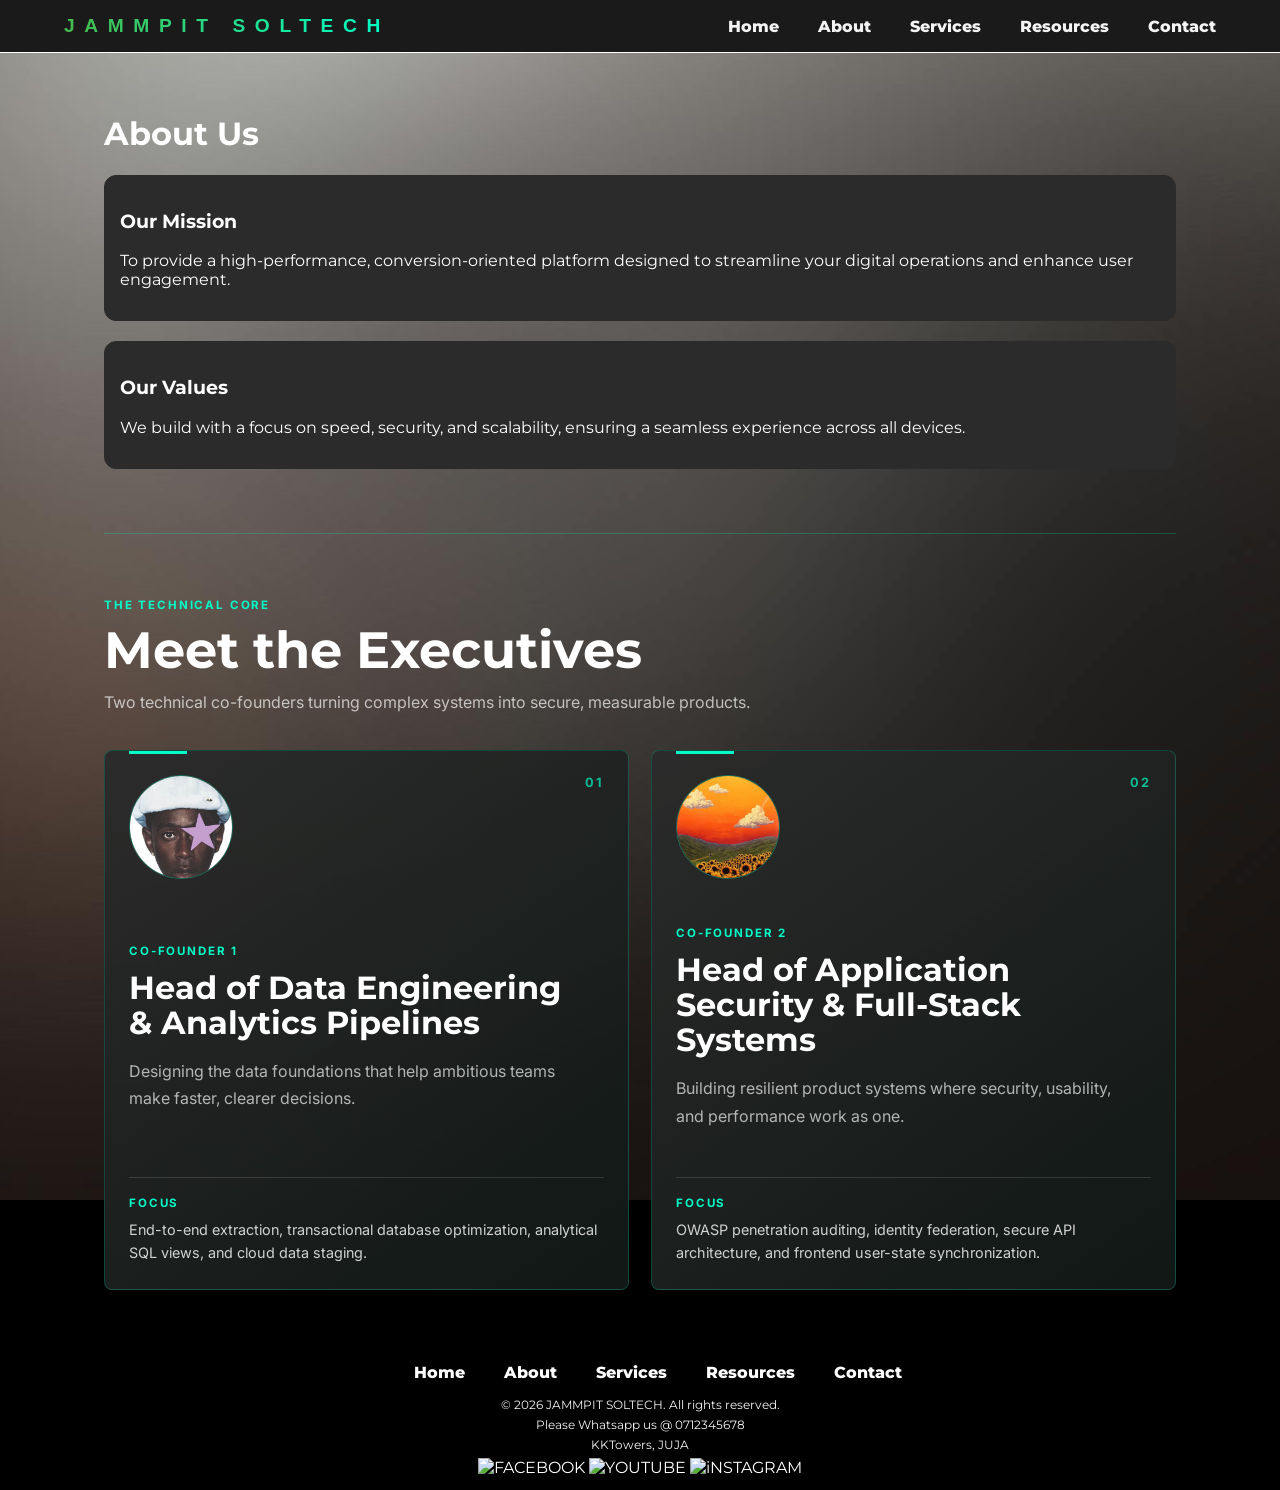
==== about.html @ 8b5dd507 "Refactor About Us and FAQ sections for improved clarity and design; enhance executive team presentat" ====
<!DOCTYPE html>
<html lang="en">
<head>
    <meta charset="UTF-8">
    <meta name="viewport" content="width=device-width, initial-scale=1.0">
    <title>About Us | JAMMPIT SOLTECH</title>
    <link rel="stylesheet" href="style.css">
</head>
<body>
    <header>
        <div class="logo">JAMMPIT SOLTECH</div>
        <nav>
            <a href="index.html">Home</a>
            <a href="about.html">About</a>
            <a href="services.html">Services</a>
            <a href="resources.html">Resources</a>
            <a href="contact.html">Contact</a>
        </nav>
    </header>

    <div class="container">
        <h1 style="font-family: 'Montserrat';">About Us</h1>
        
        <section class="card">
            <h3>Our Mission</h3>
            <p>To provide a high-performance, conversion-oriented platform designed to streamline your digital operations and enhance user engagement.</p>
        </section>

        <section class="card">
            <h3>Our Values</h3>
            <p>We build with a focus on speed, security, and scalability, ensuring a seamless experience across all devices.</p>
        </section>

        <section class="executives-section" aria-labelledby="executives-title">
            <div class="executives-heading">
                <p class="section-kicker">THE TECHNICAL CORE</p>
                <h2 id="executives-title">Meet the Executives</h2>
                <p>Two technical co-founders turning complex systems into secure, measurable products.</p>
            </div>

            <div class="executives-grid">
                <article class="executive-card">
                    <div class="executive-card-header">
                        <img src="images/Pic1.jpg" alt="Co-Founder 1" class="executive-photo">
                        <span class="executive-number">01</span>
                    </div>
                    <div class="executive-card-body">
                        <p class="executive-label">Co-Founder 1</p>
                        <h3>Head of Data Engineering &amp; Analytics Pipelines</h3>
                        <p>Designing the data foundations that help ambitious teams make faster, clearer decisions.</p>
                    </div>
                    <div class="executive-focus">
                        <span>Focus</span>
                        <p>End-to-end extraction, transactional database optimization, analytical SQL views, and cloud data staging.</p>
                    </div>
                </article>

                <article class="executive-card">
                    <div class="executive-card-header">
                        <img src="images/pic2.jpg" alt="Co-Founder 2" class="executive-photo">
                        <span class="executive-number">02</span>
                    </div>
                    <div class="executive-card-body">
                        <p class="executive-label">Co-Founder 2</p>
                        <h3>Head of Application Security &amp; Full-Stack Systems</h3>
                        <p>Building resilient product systems where security, usability, and performance work as one.</p>
                    </div>
                    <div class="executive-focus">
                        <span>Focus</span>
                        <p>OWASP penetration auditing, identity federation, secure API architecture, and frontend user-state synchronization.</p>
                    </div>
                </article>
            </div>
        </section>
    </div>

    <footer>
        <div class="footer-container">
            <nav class="footer-nav">
                <a href="index.html">Home</a>
                <a href="about.html">About</a>
                <a href="services.html">Services</a>
                <a href="resources.html">Resources</a>
                <a href="contact.html">Contact</a>
            </nav>
            <p class="copyright">&copy; 2026 JAMMPIT SOLTECH. All rights reserved.</p>
            <p class="copyright">Please Whatsapp us @ 0712345678</p>
            <p class="copyright"> KKTowers, JUJA</p>
            <div class="social-icons">
                <img src="images/icon6.png" alt="FACEBOOK" class="social-icons">
                 <img src="images/icon5.png" alt="YOUTUBE" class="social-icons">
                 <img src="images/icon4.png" alt="iNSTAGRAM" class="social-icons">
            </div>
        </div>
    </footer>
</body>
</html>
---- style.css ----
/* 1. SETUP & VARIABLES */
@import url('https://fonts.googleapis.com/css2?family=Montserrat:wght@700;800&family=Inter:wght@400;500;700&display=swap');
@import url('https://fonts.cdnfonts.com/css/satoshi');

:root {
    --primary-green: #020704;
    --dark-bg: #1a1a1a;
    --light-text: #f4f4f4;
    --body-text: #ffffff;
    --white: #ffffff;
    --surface-1: #101614;
    --surface-2: #18231f;
    --surface-glass: rgba(24, 35, 31, 0.72);
    --surface-glass-strong: rgba(16, 22, 20, 0.9);
    --surface-border: rgba(255, 255, 255, 0.12);
    --accent: #00ffc8;
    --accent-soft: #b9ffec;
    --heading-gradient: linear-gradient(100deg, #f4fff9 10%, #7dffe2 55%, #00ffc8 100%);
    --ease-standard: 240ms ease-in-out;
    --ease-emphasized: 360ms cubic-bezier(0.2, 0.8, 0.2, 1);
    --radius-sm: 6px;
    --radius-md: 10px;
    --radius-lg: 16px;
    --radius-pill: 999px;
}

* {
    box-sizing: border-box;
    /* Ensures padding doesn't break element width */
}

/* 2. THE FLEXBOX WRAPPER (This fixes your footer) */
body {
    font-family: 'Montserrat', sans-serif;
    margin: 0;
    color: var(--body-text);
    background-image: url('images/bg6.jpg');
    background-repeat: no-repeat;   
    background-attachment: fixed;  
    background-position: center;   
    background-size: auto;      
    background-color: #000000;    

    /* These 3 lines make the footer stay at the bottom */
    display: flex;
    flex-direction: column;
    min-height: 100vh;
}

/* 3. HEADER & NAVIGATION */
header {
    background: var(--dark-bg);
    padding: 15px 5%;
    display: flex;
    justify-content: space-between;
    align-items: center;
    border-bottom: 1px solid var(--white);
}
    .logo {
    font-family: 'Satoshi', sans-serif; 
    letter-spacing: 0.60rem;
    font-size: larger; 
    font-weight: 800;
    font-weight: 800;    
    background: linear-gradient(90deg, hsl(123, 45%, 50%) 0%, #00ffc8 100%);
    -webkit-background-clip: text;
    background-clip: text;
    -webkit-text-fill-color: transparent;
}

nav a {
    margin-left: 35px;
    text-decoration: solid;
    color: var(--light-text);
    font-weight: 800;
    transition: color 0.3s ease;
    text-underline-offset: var(--dark-bg);
}

/* 4. MAIN CONTENT AREAS */
.hero {
    text-align: center;
    padding: 100px 10%;
    background: linear-gradient(rgba(0, 0, 0, 0.6), rgba(0, 0, 0, 0.6)), url('images/bg7.jpeg');
    background-repeat: no-repeat;   
    background-attachment: fixed;  
    background-size: auto;      
    background-color: #000000;
}

.container {
    max-width: 1200px;
    margin: 0 auto;
    /* Centers the content horizontally */
    padding: 40px 5%;
    flex: 1;
    /* This pushes the footer down by taking up all available space */
}

/* 5. COMPONENTS (Cards & Grids) */
.card,
.testimonial-card {
    background-color: #2b2b2b;
    padding: 15px;
    border-radius: 12px;
    margin-bottom: 20px;
    border: 0.5px solid #2b2b2b;
}

.testimonial-grid {
    display: flex;
    flex-wrap: wrap;
    gap: 24px;
    justify-content: center;
}

.user-info {
    display: flex;
    align-items: center;
    gap: 12px;
    margin-bottom: 15px;
}

.user-img {
    width: 50px;
    height: 50px;
    background: #e0e0e0;
    border-radius: 50%;
}

/* 6. FOOTER */
.footer-container {
    text-align: center;
    padding: 1%;
    background: #000000;
}

.footer-nav {
    margin-bottom: 15px;
}

.footer-nav a {
    margin: 1.px;
    text-decoration: none;
    color: var(--body-text);
}

.team-member, .team-photo{
 font-family: 'Franklin Gothic Medium', 'Arial Narrow', Arial, sans-serif;
 width: 20%;
 height: 20%;
 border-radius: 15%;
 background: #2b2b2b;
}

/* 6. EXECUTIVE TEAM */
.executives-section {
    margin-top: 64px;
    padding: 64px 0 20px;
    border-top: 1px solid rgba(0, 255, 200, 0.22);
}

.executives-heading {
    max-width: 680px;
    margin-bottom: 34px;
}

.executives-heading h2 {
    margin: 0 0 14px;
    font-size: clamp(2rem, 4vw, 3.5rem);
    line-height: 1;
}

.executives-heading > p:last-child {
    margin: 0;
    color: rgba(244, 244, 244, 0.72);
    font-family: 'Inter', sans-serif;
    line-height: 1.7;
}

.executives-grid {
    display: grid;
    grid-template-columns: repeat(2, minmax(0, 1fr));
    gap: 22px;
}

.executive-card {
    position: relative;
    display: flex;
    min-height: 540px;
    flex-direction: column;
    justify-content: space-between;
    overflow: hidden;
    padding: 24px;
    border: 1px solid rgba(0, 255, 200, 0.2);
    border-radius: 8px;
    background: linear-gradient(145deg, rgba(43, 43, 43, 0.96), rgba(17, 24, 22, 0.98));
    transition: transform 0.3s ease, border-color 0.3s ease, box-shadow 0.3s ease;
}

.executive-card::before {
    position: absolute;
    top: 0;
    left: 24px;
    width: 58px;
    height: 3px;
    background: #00ffc8;
    content: '';
}

.executive-card:hover {
    transform: translateY(-5px);
    border-color: rgba(0, 255, 200, 0.58);
    box-shadow: 0 22px 50px rgba(0, 0, 0, 0.3);
}

.executive-card-header {
    display: flex;
    align-items: flex-start;
    justify-content: space-between;
    gap: 20px;
}

.executive-photo {
    width: 104px;
    height: 104px;
    border: 1px solid rgba(0, 255, 200, 0.35);
    border-radius: 50%;
    object-fit: cover;
}

.executive-number {
    color: rgba(0, 255, 200, 0.7);
    font-family: 'Inter', sans-serif;
    font-size: 0.8rem;
    font-weight: 700;
    letter-spacing: 0.14em;
}

.executive-card-body {
    padding: 34px 0;
}

.executive-label,
.executive-focus > span {
    margin: 0 0 12px;
    color: #00ffc8;
    font-family: 'Inter', sans-serif;
    font-size: 0.72rem;
    font-weight: 700;
    letter-spacing: 0.16em;
    text-transform: uppercase;
}

.executive-card h3 {
    max-width: 450px;
    margin: 0 0 18px;
    font-size: clamp(1.5rem, 2.5vw, 2.2rem);
    line-height: 1.1;
}

.executive-card-body > p:last-child {
    max-width: 440px;
    margin: 0;
    color: rgba(244, 244, 244, 0.7);
    font-family: 'Inter', sans-serif;
    line-height: 1.7;
}

.executive-focus {
    padding-top: 18px;
    border-top: 1px solid rgba(255, 255, 255, 0.13);
}

.executive-focus > span {
    display: block;
    margin-bottom: 8px;
}

.executive-focus p {
    margin: 0;
    color: rgba(244, 244, 244, 0.84);
    font-family: 'Inter', sans-serif;
    font-size: 0.9rem;
    line-height: 1.65;
}

@media (max-width: 760px) {
    .executives-section {
        padding-top: 48px;
    }

    .executives-grid {
        grid-template-columns: 1fr;
    }

    .executive-card {
        min-height: 470px;
    }
}

.social-icons img {
    width: 15px;
    height: 15px;
        vertical-align: middle;
        display: flexbox;
}

/* 7. PRODUCTS & VENTURES */
.ventures-section {
    position: relative;
    overflow: hidden;
    padding: 88px 5% 96px;
    background: linear-gradient(135deg, rgba(2, 7, 4, 0.96), rgba(13, 35, 27, 0.94));
    border-top: 1px solid rgba(0, 255, 200, 0.2);
}

.ventures-container {
    max-width: 1200px;
    margin: 0 auto;
}

.ventures-intro {
    max-width: 640px;
    margin-bottom: 34px;
}

.section-kicker,
.venture-label,
.venture-index {
    margin: 0 0 12px;
    color: #00ffc8;
    font-family: 'Inter', sans-serif;
    font-size: 0.72rem;
    font-weight: 700;
    letter-spacing: 0.16em;
    text-transform: uppercase;
}

.ventures-intro h2 {
    margin: 0 0 14px;
    font-size: clamp(2rem, 4vw, 3.5rem);
    line-height: 1;
}

.ventures-intro > p:last-child {
    margin: 0;
    color: rgba(244, 244, 244, 0.72);
    font-family: 'Inter', sans-serif;
    line-height: 1.7;
}

.ventures-grid {
    display: grid;
    grid-template-columns: repeat(12, 1fr);
    gap: 18px;
}

.venture-card {
    grid-column: span 8;
    min-height: 390px;
    display: flex;
    flex-direction: column;
    justify-content: space-between;
    padding: 28px;
    border: 1px solid rgba(0, 255, 200, 0.22);
    border-radius: 8px;
    background: linear-gradient(145deg, rgba(34, 58, 48, 0.94), rgba(17, 24, 22, 0.98));
    box-shadow: 0 20px 55px rgba(0, 0, 0, 0.22);
    transition: transform 0.3s ease, border-color 0.3s ease, box-shadow 0.3s ease;
}

.venture-card:hover {
    transform: translateY(-6px) scale(1.01);
    border-color: rgba(0, 255, 200, 0.65);
    box-shadow: 0 26px 70px rgba(0, 0, 0, 0.36);
}

.venture-card-topline,
.venture-card-footer {
    display: flex;
    align-items: center;
    justify-content: space-between;
    gap: 18px;
}

.venture-index {
    margin: 0;
    color: rgba(244, 244, 244, 0.5);
}

.status-pill {
    display: inline-flex;
    align-items: center;
    gap: 8px;
    padding: 8px 12px;
    border: 1px solid rgba(0, 255, 200, 0.3);
    border-radius: 999px;
    color: #d9fff6;
    background: rgba(0, 255, 200, 0.08);
    font-family: 'Inter', sans-serif;
    font-size: 0.75rem;
    font-weight: 700;
    white-space: nowrap;
}

.status-dot {
    width: 7px;
    height: 7px;
    border-radius: 50%;
    background: #00ffc8;
    box-shadow: 0 0 12px #00ffc8;
}

.venture-card-content {
    max-width: 760px;
    padding: 50px 0 42px;
}

.venture-label {
    margin-bottom: 10px;
}

.venture-card h3 {
    margin: 0 0 12px;
    font-size: clamp(2rem, 5vw, 4.25rem);
    line-height: 0.98;
}

.venture-subtitle {
    max-width: 620px;
    margin: 0 0 20px;
    color: #b9ffec;
    font-family: 'Inter', sans-serif;
    font-size: 1rem;
    font-weight: 700;
    line-height: 1.5;
}

.venture-description {
    max-width: 680px;
    margin: 0;
    color: rgba(244, 244, 244, 0.72);
    font-family: 'Inter', sans-serif;
    line-height: 1.75;
}

.venture-card-footer {
    padding-top: 18px;
    border-top: 1px solid rgba(255, 255, 255, 0.12);
    color: rgba(244, 244, 244, 0.55);
    font-family: 'Inter', sans-serif;
    font-size: 0.78rem;
    letter-spacing: 0.04em;
}

.venture-arrow {
    color: #00ffc8;
    font-size: 1.6rem;
    line-height: 1;
}

@media (max-width: 700px) {
    .ventures-section {
        padding: 64px 6% 72px;
    }

    .venture-card {
        grid-column: 1 / -1;
        min-height: 430px;
        padding: 22px;
    }

    .venture-card-topline {
        align-items: flex-start;
        flex-direction: column;
    }

    .status-pill {
        white-space: normal;
    }

    .venture-card-content {
        padding: 42px 0 34px;
    }

    .venture-card-footer {
        align-items: flex-start;
    }
}

    /* 8. HOMEPAGE FAQ */
    .jammpit-faq {
        width: min(90%, 960px);
        margin: 72px auto;
        padding: 28px;
        border: 1px solid #1f2b2f;
        border-radius: 16px;
        background: #0b1215;
        box-shadow: 0 24px 60px rgba(0, 0, 0, 0.28);
    }

    .faq-header {
        display: flex;
        align-items: center;
        justify-content: space-between;
        gap: 20px;
        margin-bottom: 12px;
    }

    .faq-header h2 {
        margin: 0;
        color: #ffffff;
        font-size: clamp(1.25rem, 3vw, 1.5rem);
    }

    .faq-badge {
        flex-shrink: 0;
        padding: 5px 12px;
        border: 1px solid rgba(16, 185, 129, 0.2);
        border-radius: 999px;
        color: #34d399;
        background: rgba(16, 185, 129, 0.1);
        font-family: 'Inter', sans-serif;
        font-size: 0.75rem;
        text-align: center;
    }

    .faq-list {
        border-top: 1px solid #1f2b2f;
    }

    .faq-item {
        border-bottom: 1px solid #1f2b2f;
    }

    .faq-question {
        display: flex;
        width: 100%;
        align-items: center;
        justify-content: space-between;
        gap: 24px;
        padding: 20px 0;
        border: 0;
        color: #ffffff;
        background: transparent;
        cursor: pointer;
        font-family: 'Inter', sans-serif;
        font-size: 0.95rem;
        font-weight: 700;
        text-align: left;
        transition: color 240ms ease-in-out;
    }

    .faq-question:hover,
    .faq-question[aria-expanded="true"] {
        color: #34d399;
    }

    .faq-chevron {
        width: 20px;
        height: 20px;
        flex-shrink: 0;
        fill: none;
        stroke: currentColor;
        stroke-linecap: round;
        stroke-linejoin: round;
        stroke-width: 2;
        transition: transform 240ms ease-in-out;
    }

    .faq-question[aria-expanded="true"] .faq-chevron {
        transform: rotate(90deg);
    }

    .faq-answer {
        display: grid;
        grid-template-rows: 1fr;
        opacity: 1;
        transition: grid-template-rows 240ms ease-in-out, opacity 240ms ease-in-out;
    }

    .faq-answer[hidden] {
        display: grid;
        grid-template-rows: 0fr;
        opacity: 0;
    }

    .faq-answer p {
        min-height: 0;
        margin: 0;
        overflow: hidden;
        padding: 0 44px 20px 0;
        color: #9ca3af;
        font-family: 'Inter', sans-serif;
        font-size: 0.9rem;
        line-height: 1.75;
    }

    @media (max-width: 640px) {
        .jammpit-faq {
            width: 88%;
            margin: 52px auto;
            padding: 22px;
        }

        .faq-header {
            align-items: flex-start;
            flex-direction: column;
        }

        .faq-question {
            gap: 14px;
            padding: 18px 0;
        }

        .faq-answer p {
            padding-right: 0;
        }
    }

    @media (prefers-reduced-motion: reduce) {
        .faq-question,
        .faq-chevron,
        .faq-answer {
            transition: none;
        }
    }

.copyright {
    font-size: 12px;
    color: var(--light-text);
    display: flexbox;
    margin: 5px 0;
}

/* 8. MODERN UI UTILITIES */
.u-container {
    width: min(100% - 2rem, 1200px);
    margin-inline: auto;
}

.u-glass {
    border: 1px solid var(--surface-border);
    border-radius: var(--radius-lg);
    background: var(--surface-glass);
    box-shadow: 0 18px 50px rgba(0, 0, 0, 0.24);
    -webkit-backdrop-filter: blur(18px);
    backdrop-filter: blur(18px);
}

.u-glass-strong {
    background: var(--surface-glass-strong);
}

.text-gradient {
    color: var(--accent);
    background: var(--heading-gradient);
    -webkit-background-clip: text;
    background-clip: text;
    -webkit-text-fill-color: transparent;
}

.u-surface {
    border: 1px solid var(--surface-border);
    border-radius: var(--radius-md);
    background: var(--surface-1);
}

.u-radius-sm {
    border-radius: var(--radius-sm);
}

.u-radius-md {
    border-radius: var(--radius-md);
}

.u-radius-lg {
    border-radius: var(--radius-lg);
}

.u-pill {
    border-radius: var(--radius-pill);
}

.u-interactive {
    transition: transform var(--ease-standard),
        border-color var(--ease-standard),
        background-color var(--ease-standard),
        box-shadow var(--ease-standard),
        color var(--ease-standard);
}

.u-interactive:hover {
    transform: translateY(-2px);
    border-color: rgba(0, 255, 200, 0.6);
    box-shadow: 0 12px 28px rgba(0, 0, 0, 0.22);
}

.u-button {
    display: inline-flex;
    min-height: 44px;
    align-items: center;
    justify-content: center;
    gap: 0.5rem;
    padding: 0.7rem 1rem;
    border: 1px solid rgba(0, 255, 200, 0.35);
    border-radius: var(--radius-md);
    color: var(--primary-green);
    background: var(--accent);
    cursor: pointer;
    font: inherit;
    font-weight: 700;
    text-decoration: none;
}

.u-button:hover {
    background: #7dffe2;
}

.u-grid-auto {
    display: grid;
    grid-template-columns: repeat(auto-fit, minmax(min(100%, 260px), 1fr));
    gap: clamp(1rem, 2vw, 1.5rem);
}

.u-flow > * + * {
    margin-top: 1rem;
}

@media (max-width: 640px) {
    .u-container {
        width: min(100% - 1.25rem, 1200px);
    }

    .u-glass {
        -webkit-backdrop-filter: blur(12px);
        backdrop-filter: blur(12px);
    }

    .u-button {
        width: 100%;
    }
}

@media (prefers-reduced-motion: reduce) {
    .u-interactive,
    .u-interactive:hover {
        transform: none;
        transition: none;
    }
}
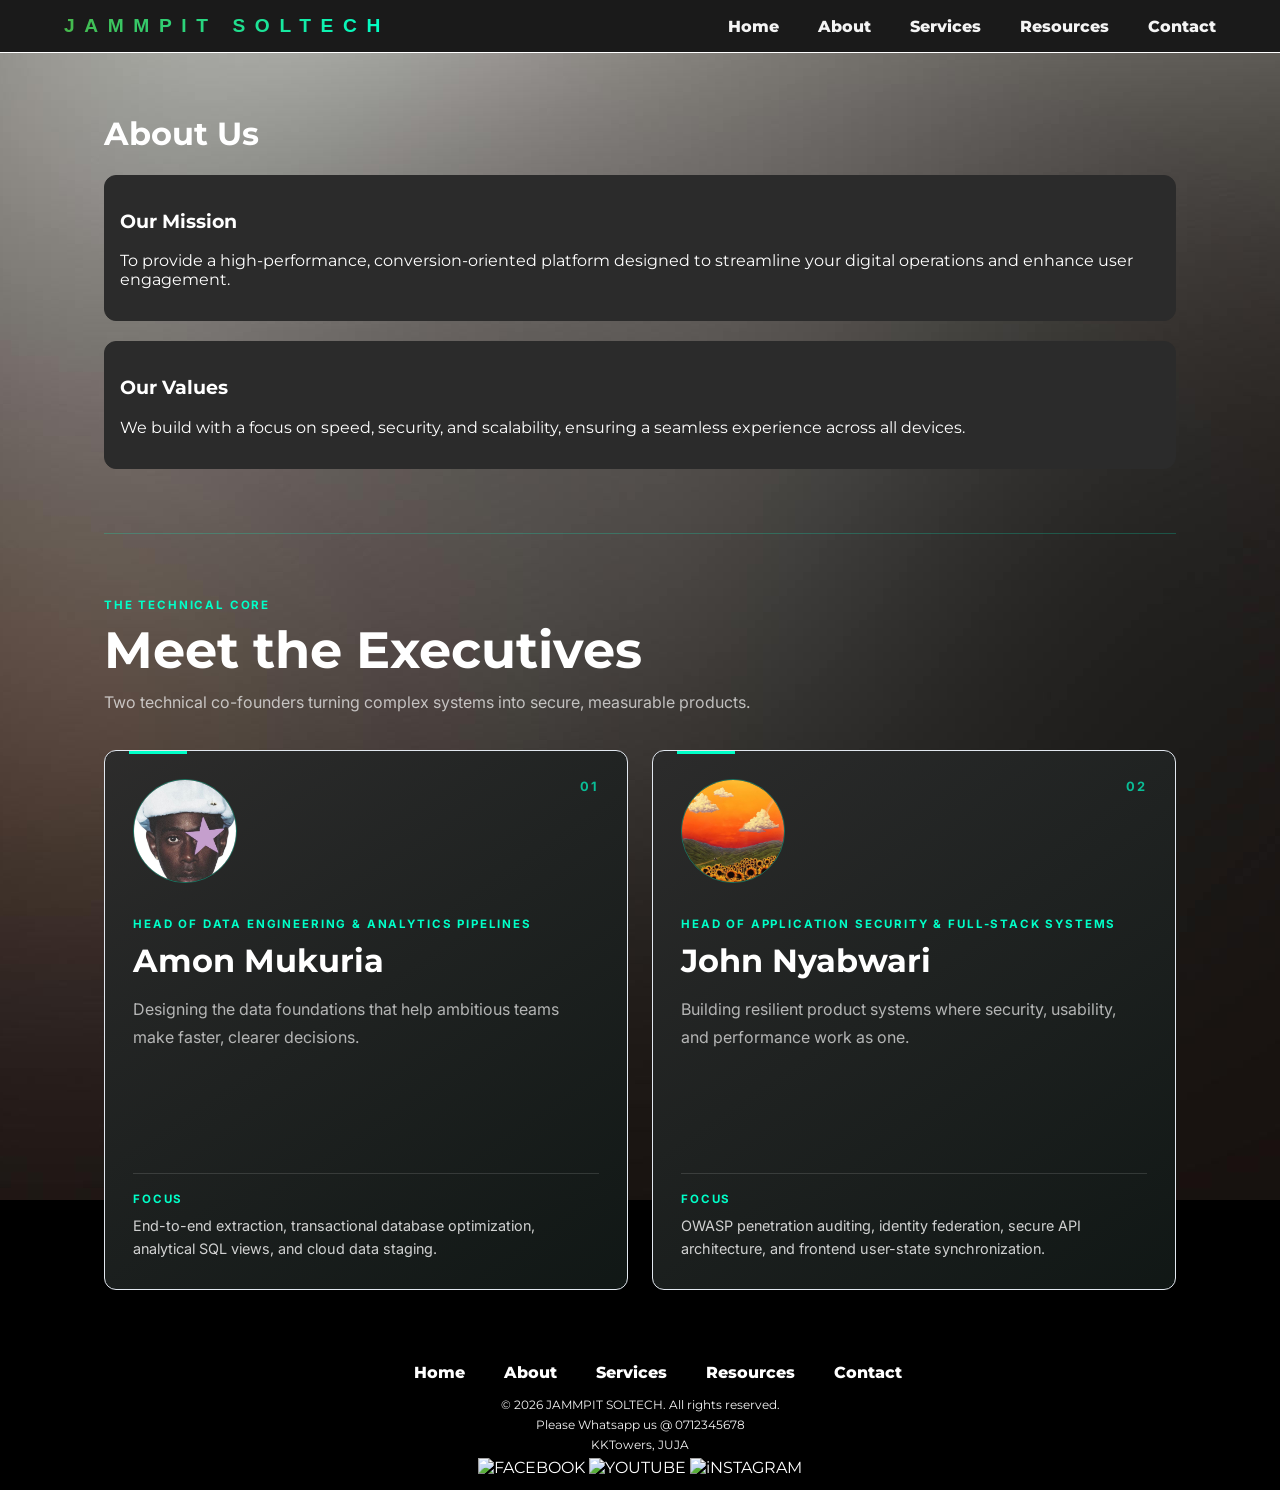
==== commit fda41efe: "Enhance executive team section with improved accessibility and clarity; update styling for FAQ detai" ====
--- a/about.html
+++ b/about.html
@@ -39,14 +39,14 @@
             </div>
 
             <div class="executives-grid">
-                <article class="executive-card">
+                <article class="executive-card" aria-labelledby="amon-mukuria-name">
                     <div class="executive-card-header">
-                        <img src="images/Pic1.jpg" alt="Co-Founder 1" class="executive-photo">
+                        <img src="images/Pic1.jpg" alt="Amon Mukuria" class="executive-photo">
                         <span class="executive-number">01</span>
                     </div>
                     <div class="executive-card-body">
-                        <p class="executive-label">Co-Founder 1</p>
-                        <h3>Head of Data Engineering &amp; Analytics Pipelines</h3>
+                        <p class="executive-label">Head of Data Engineering &amp; Analytics Pipelines</p>
+                        <h3 id="amon-mukuria-name">Amon Mukuria</h3>
                         <p>Designing the data foundations that help ambitious teams make faster, clearer decisions.</p>
                     </div>
                     <div class="executive-focus">
@@ -55,14 +55,14 @@
                     </div>
                 </article>
 
-                <article class="executive-card">
+                <article class="executive-card" aria-labelledby="john-nyabwari-name">
                     <div class="executive-card-header">
-                        <img src="images/pic2.jpg" alt="Co-Founder 2" class="executive-photo">
+                        <img src="images/pic2.jpg" alt="John Nyabwari" class="executive-photo">
                         <span class="executive-number">02</span>
                     </div>
                     <div class="executive-card-body">
-                        <p class="executive-label">Co-Founder 2</p>
-                        <h3>Head of Application Security &amp; Full-Stack Systems</h3>
+                        <p class="executive-label">Head of Application Security &amp; Full-Stack Systems</p>
+                        <h3 id="john-nyabwari-name">John Nyabwari</h3>
                         <p>Building resilient product systems where security, usability, and performance work as one.</p>
                     </div>
                     <div class="executive-focus">
--- a/style.css
+++ b/style.css
@@ -181,19 +181,21 @@
 .executives-grid {
     display: grid;
     grid-template-columns: repeat(2, minmax(0, 1fr));
-    gap: 22px;
+    align-items: stretch;
+    gap: 24px;
 }
 
 .executive-card {
     position: relative;
     display: flex;
+    width: 100%;
     min-height: 540px;
     flex-direction: column;
     justify-content: space-between;
     overflow: hidden;
-    padding: 24px;
-    border: 1px solid rgba(0, 255, 200, 0.2);
-    border-radius: 8px;
+    padding: 28px;
+    border: 1px solid #e2e8f0;
+    border-radius: 12px;
     background: linear-gradient(145deg, rgba(43, 43, 43, 0.96), rgba(17, 24, 22, 0.98));
     transition: transform 0.3s ease, border-color 0.3s ease, box-shadow 0.3s ease;
 }
@@ -268,7 +270,8 @@
 }
 
 .executive-focus {
-    padding-top: 18px;
+    margin-top: auto;
+    padding: 18px 0 0;
     border-top: 1px solid rgba(255, 255, 255, 0.13);
 }
 
@@ -296,6 +299,7 @@
 
     .executive-card {
         min-height: 470px;
+        padding: 24px;
     }
 }
 
@@ -750,4 +754,51 @@
         transition: none;
     }
 }
-    +details {
+    background: transparent !important;
+    display: block;
+    width: 100%;
+    margin-bottom: 1rem;
+}
+
+/* Hide the default exploded browser arrow marker completely */
+summary::-webkit-details-marker,
+summary::marker {
+    display: none !important;
+}
+
+/* Re-style the summary heading to look clean, clickable, and professional */
+summary {
+    list-style: none;
+    cursor: pointer;
+    font-weight: bold;
+    padding: 12px 16px;
+    background: rgba(255, 255, 255, 0.05); /* Sleek glass effect */
+    border: 1px solid rgba(255, 255, 255, 0.1);
+    border-radius: 8px;
+    display: flex;
+    justify-content: space-between;
+    align-items: center;
+    color: #ffffff;
+}
+
+summary::after {
+    content: '▶';
+    font-size: 0.8rem;
+    transition: transform 0.2s ease;
+    color: #4ade80;
+}
+
+/* Rotate tiny arrow smoothly when the FAQ item opens */
+details[open] summary::after {
+    transform: rotate(90deg);
+}
+
+/* answer text box inside the FAQ */
+details p {
+    padding: 16px;
+    background: rgba(0, 0, 0, 0.2);
+    border-left: 3px solid #4ade80;
+    margin-top: 4px;
+    border-radius: 0 0 8px 8px;
+}    
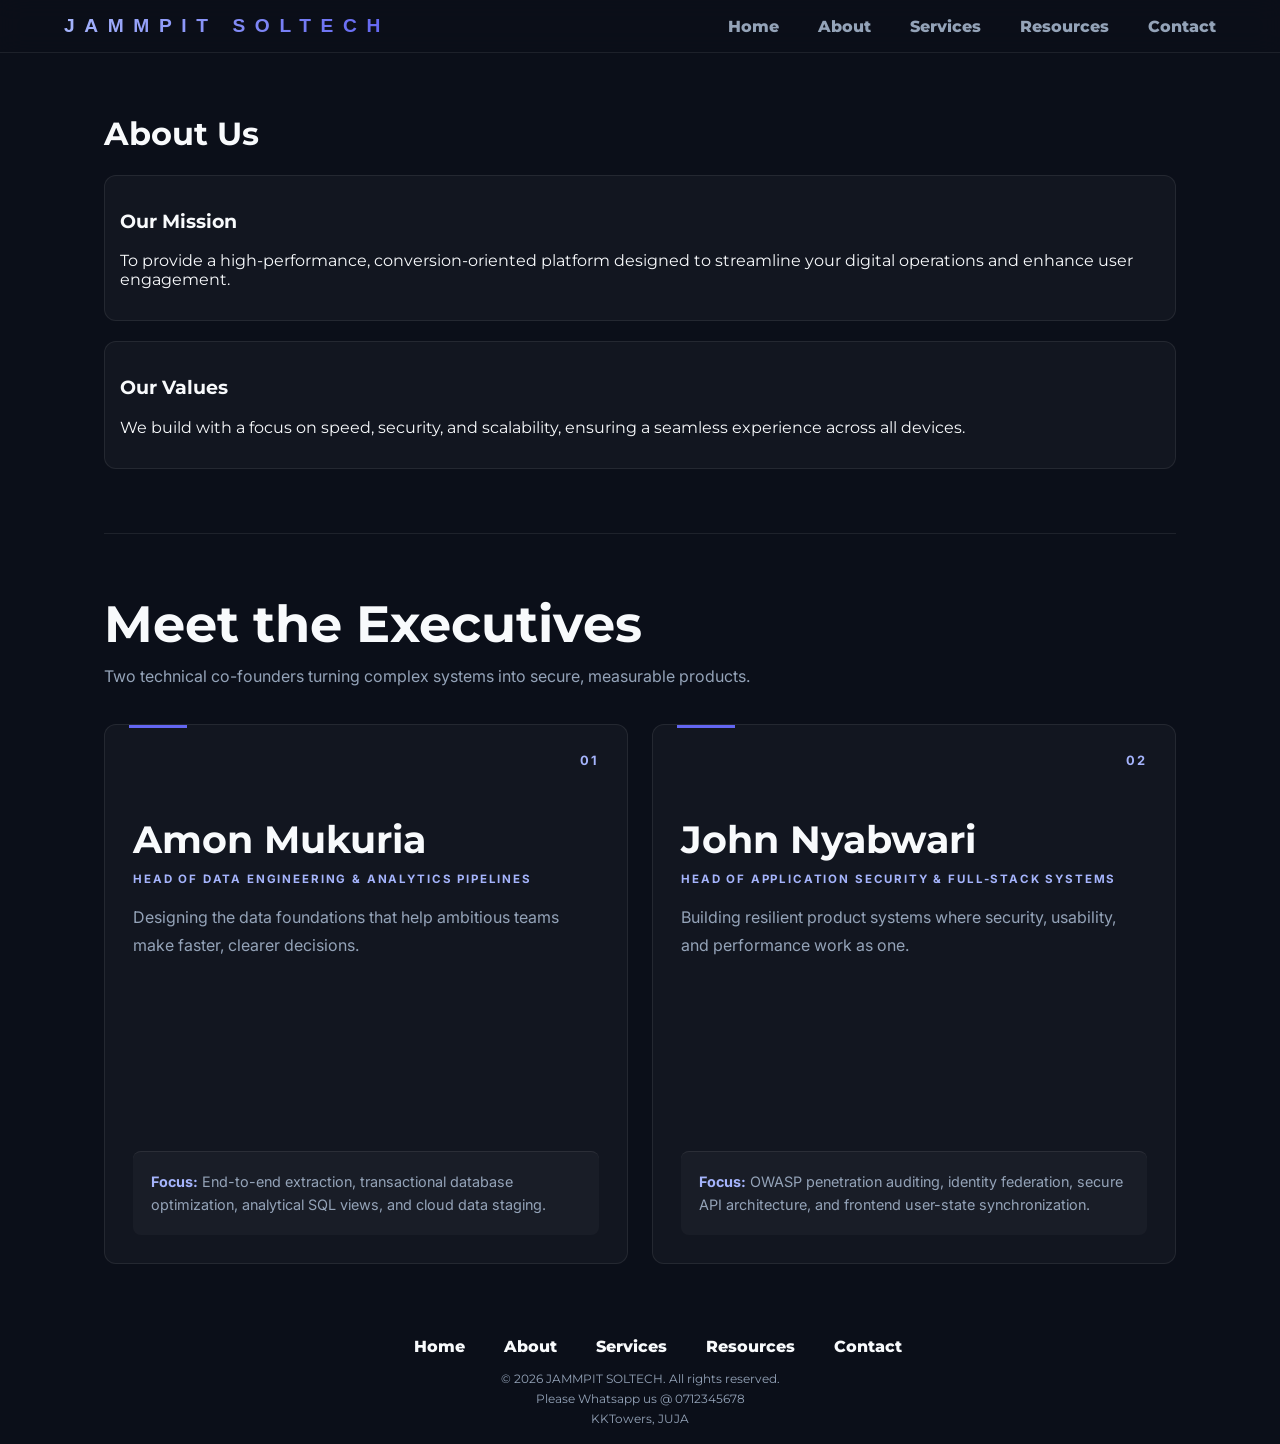
==== commit 9d8c7dcd: "style: update executive team section for improved layout and accessibility; remove unused images and" ====
--- a/about.html
+++ b/about.html
@@ -32,42 +32,27 @@
         </section>
 
         <section class="executives-section" aria-labelledby="executives-title">
-            <div class="executives-heading">
-                <p class="section-kicker">THE TECHNICAL CORE</p>
-                <h2 id="executives-title">Meet the Executives</h2>
-                <p>Two technical co-founders turning complex systems into secure, measurable products.</p>
-            </div>
+            <h2 id="executives-title">Meet the Executives</h2>
+            <p class="subtitle">Two technical co-founders turning complex systems into secure, measurable products.</p>
 
-            <div class="executives-grid">
-                <article class="executive-card" aria-labelledby="amon-mukuria-name">
-                    <div class="executive-card-header">
-                        <img src="images/Pic1.jpg" alt="Amon Mukuria" class="executive-photo">
-                        <span class="executive-number">01</span>
-                    </div>
-                    <div class="executive-card-body">
-                        <p class="executive-label">Head of Data Engineering &amp; Analytics Pipelines</p>
-                        <h3 id="amon-mukuria-name">Amon Mukuria</h3>
-                        <p>Designing the data foundations that help ambitious teams make faster, clearer decisions.</p>
-                    </div>
-                    <div class="executive-focus">
-                        <span>Focus</span>
-                        <p>End-to-end extraction, transactional database optimization, analytical SQL views, and cloud data staging.</p>
+            <div class="meet-executives-grid">
+                <article class="exec-card" aria-labelledby="amon-mukuria-name">
+                    <span class="card-num">01</span>
+                    <h3 id="amon-mukuria-name">Amon Mukuria</h3>
+                    <h4>Head of Data Engineering &amp; Analytics Pipelines</h4>
+                    <p>Designing the data foundations that help ambitious teams make faster, clearer decisions.</p>
+                    <div class="focus-box">
+                        <strong>Focus:</strong> End-to-end extraction, transactional database optimization, analytical SQL views, and cloud data staging.
                     </div>
                 </article>
 
-                <article class="executive-card" aria-labelledby="john-nyabwari-name">
-                    <div class="executive-card-header">
-                        <img src="images/pic2.jpg" alt="John Nyabwari" class="executive-photo">
-                        <span class="executive-number">02</span>
-                    </div>
-                    <div class="executive-card-body">
-                        <p class="executive-label">Head of Application Security &amp; Full-Stack Systems</p>
-                        <h3 id="john-nyabwari-name">John Nyabwari</h3>
-                        <p>Building resilient product systems where security, usability, and performance work as one.</p>
-                    </div>
-                    <div class="executive-focus">
-                        <span>Focus</span>
-                        <p>OWASP penetration auditing, identity federation, secure API architecture, and frontend user-state synchronization.</p>
+                <article class="exec-card" aria-labelledby="john-nyabwari-name">
+                    <span class="card-num">02</span>
+                    <h3 id="john-nyabwari-name">John Nyabwari</h3>
+                    <h4>Head of Application Security &amp; Full-Stack Systems</h4>
+                    <p>Building resilient product systems where security, usability, and performance work as one.</p>
+                    <div class="focus-box">
+                        <strong>Focus:</strong> OWASP penetration auditing, identity federation, secure API architecture, and frontend user-state synchronization.
                     </div>
                 </article>
             </div>
@@ -86,11 +71,6 @@
             <p class="copyright">&copy; 2026 JAMMPIT SOLTECH. All rights reserved.</p>
             <p class="copyright">Please Whatsapp us @ 0712345678</p>
             <p class="copyright"> KKTowers, JUJA</p>
-            <div class="social-icons">
-                <img src="images/icon6.png" alt="FACEBOOK" class="social-icons">
-                 <img src="images/icon5.png" alt="YOUTUBE" class="social-icons">
-                 <img src="images/icon4.png" alt="iNSTAGRAM" class="social-icons">
-            </div>
         </div>
     </footer>
 </body>
--- a/style.css
+++ b/style.css
@@ -3,19 +3,19 @@
 @import url('https://fonts.cdnfonts.com/css/satoshi');
 
 :root {
-    --primary-green: #020704;
-    --dark-bg: #1a1a1a;
-    --light-text: #f4f4f4;
-    --body-text: #ffffff;
-    --white: #ffffff;
-    --surface-1: #101614;
-    --surface-2: #18231f;
-    --surface-glass: rgba(24, 35, 31, 0.72);
-    --surface-glass-strong: rgba(16, 22, 20, 0.9);
-    --surface-border: rgba(255, 255, 255, 0.12);
-    --accent: #00ffc8;
-    --accent-soft: #b9ffec;
-    --heading-gradient: linear-gradient(100deg, #f4fff9 10%, #7dffe2 55%, #00ffc8 100%);
+    --primary-green: #0b0f19;
+    --dark-bg: #0b0f19;
+    --light-text: #94a3b8;
+    --body-text: #f8fafc;
+    --white: #f8fafc;
+    --surface-1: #0b0f19;
+    --surface-2: #151d2d;
+    --surface-glass: rgba(255, 255, 255, 0.03);
+    --surface-glass-strong: rgba(11, 15, 25, 0.9);
+    --surface-border: rgba(255, 255, 255, 0.08);
+    --accent: #6366f1;
+    --accent-soft: #a5b4fc;
+    --heading-gradient: linear-gradient(100deg, #f8fafc 10%, #a5b4fc 55%, #6366f1 100%);
     --ease-standard: 240ms ease-in-out;
     --ease-emphasized: 360ms cubic-bezier(0.2, 0.8, 0.2, 1);
     --radius-sm: 6px;
@@ -39,7 +39,7 @@
     background-attachment: fixed;  
     background-position: center;   
     background-size: auto;      
-    background-color: #000000;    
+    background-color: #0b0f19;
 
     /* These 3 lines make the footer stay at the bottom */
     display: flex;
@@ -48,21 +48,27 @@
 }
 
 /* 3. HEADER & NAVIGATION */
-header {
-    background: var(--dark-bg);
+header,
+.navbar {
+    position: sticky;
+    top: 0;
+    z-index: 1000;
+    background: rgba(11, 15, 25, 0.82);
     padding: 15px 5%;
     display: flex;
     justify-content: space-between;
     align-items: center;
-    border-bottom: 1px solid var(--white);
+    border-bottom: 1px solid rgba(255, 255, 255, 0.08);
+    -webkit-backdrop-filter: blur(12px);
+    backdrop-filter: blur(12px);
+    transition: background-color 0.3s ease-in-out, border-color 0.3s ease-in-out;
 }
     .logo {
     font-family: 'Satoshi', sans-serif; 
     letter-spacing: 0.60rem;
     font-size: larger; 
     font-weight: 800;
-    font-weight: 800;    
-    background: linear-gradient(90deg, hsl(123, 45%, 50%) 0%, #00ffc8 100%);
+    background: linear-gradient(90deg, #a5b4fc 0%, #6366f1 100%);
     -webkit-background-clip: text;
     background-clip: text;
     -webkit-text-fill-color: transparent;
@@ -85,7 +91,7 @@
     background-repeat: no-repeat;   
     background-attachment: fixed;  
     background-size: auto;      
-    background-color: #000000;
+    background-color: #0b0f19;
 }
 
 .container {
@@ -100,11 +106,11 @@
 /* 5. COMPONENTS (Cards & Grids) */
 .card,
 .testimonial-card {
-    background-color: #2b2b2b;
+    background: var(--surface-glass);
     padding: 15px;
     border-radius: 12px;
     margin-bottom: 20px;
-    border: 0.5px solid #2b2b2b;
+    border: 1px solid var(--surface-border);
 }
 
 .testimonial-grid {
@@ -121,18 +127,11 @@
     margin-bottom: 15px;
 }
 
-.user-img {
-    width: 50px;
-    height: 50px;
-    background: #e0e0e0;
-    border-radius: 50%;
-}
-
 /* 6. FOOTER */
 .footer-container {
     text-align: center;
     padding: 1%;
-    background: #000000;
+    background: var(--surface-1);
 }
 
 .footer-nav {
@@ -145,47 +144,35 @@
     color: var(--body-text);
 }
 
-.team-member, .team-photo{
- font-family: 'Franklin Gothic Medium', 'Arial Narrow', Arial, sans-serif;
- width: 20%;
- height: 20%;
- border-radius: 15%;
- background: #2b2b2b;
-}
-
 /* 6. EXECUTIVE TEAM */
 .executives-section {
     margin-top: 64px;
     padding: 64px 0 20px;
-    border-top: 1px solid rgba(0, 255, 200, 0.22);
-}
-
-.executives-heading {
-    max-width: 680px;
-    margin-bottom: 34px;
-}
-
-.executives-heading h2 {
+    border-top: 1px solid var(--surface-border);
+}
+
+.executives-section h2 {
     margin: 0 0 14px;
     font-size: clamp(2rem, 4vw, 3.5rem);
     line-height: 1;
 }
 
-.executives-heading > p:last-child {
-    margin: 0;
-    color: rgba(244, 244, 244, 0.72);
+.executives-section .subtitle {
+    max-width: 680px;
+    margin: 0 0 34px;
+    color: var(--light-text);
     font-family: 'Inter', sans-serif;
     line-height: 1.7;
 }
 
-.executives-grid {
+.meet-executives-grid {
     display: grid;
     grid-template-columns: repeat(2, minmax(0, 1fr));
     align-items: stretch;
     gap: 24px;
 }
 
-.executive-card {
+.exec-card {
     position: relative;
     display: flex;
     width: 100%;
@@ -194,59 +181,48 @@
     justify-content: space-between;
     overflow: hidden;
     padding: 28px;
-    border: 1px solid #e2e8f0;
+    border: 1px solid var(--surface-border);
     border-radius: 12px;
-    background: linear-gradient(145deg, rgba(43, 43, 43, 0.96), rgba(17, 24, 22, 0.98));
+    background: var(--surface-glass);
     transition: transform 0.3s ease, border-color 0.3s ease, box-shadow 0.3s ease;
 }
 
-.executive-card::before {
+.exec-card::before {
     position: absolute;
     top: 0;
     left: 24px;
     width: 58px;
     height: 3px;
-    background: #00ffc8;
+    background: var(--accent);
     content: '';
 }
 
-.executive-card:hover {
+.exec-card:hover {
     transform: translateY(-5px);
-    border-color: rgba(0, 255, 200, 0.58);
+    border-color: var(--accent);
     box-shadow: 0 22px 50px rgba(0, 0, 0, 0.3);
 }
 
-.executive-card-header {
-    display: flex;
-    align-items: flex-start;
-    justify-content: space-between;
-    gap: 20px;
-}
-
-.executive-photo {
-    width: 104px;
-    height: 104px;
-    border: 1px solid rgba(0, 255, 200, 0.35);
-    border-radius: 50%;
-    object-fit: cover;
-}
-
-.executive-number {
-    color: rgba(0, 255, 200, 0.7);
+.card-num {
+    align-self: flex-end;
+    color: var(--accent-soft);
     font-family: 'Inter', sans-serif;
     font-size: 0.8rem;
     font-weight: 700;
     letter-spacing: 0.14em;
 }
 
-.executive-card-body {
-    padding: 34px 0;
-}
-
-.executive-label,
-.executive-focus > span {
-    margin: 0 0 12px;
-    color: #00ffc8;
+.exec-card h3 {
+    max-width: 450px;
+    margin: 52px 0 12px;
+    font-size: clamp(1.8rem, 3vw, 2.5rem);
+    line-height: 1.05;
+}
+
+.exec-card h4 {
+    max-width: 450px;
+    margin: 0 0 18px;
+    color: var(--accent-soft);
     font-family: 'Inter', sans-serif;
     font-size: 0.72rem;
     font-weight: 700;
@@ -254,38 +230,28 @@
     text-transform: uppercase;
 }
 
-.executive-card h3 {
-    max-width: 450px;
-    margin: 0 0 18px;
-    font-size: clamp(1.5rem, 2.5vw, 2.2rem);
-    line-height: 1.1;
-}
-
-.executive-card-body > p:last-child {
+.exec-card > p {
     max-width: 440px;
     margin: 0;
-    color: rgba(244, 244, 244, 0.7);
+    color: var(--light-text);
     font-family: 'Inter', sans-serif;
     line-height: 1.7;
 }
 
-.executive-focus {
+.focus-box {
     margin-top: auto;
-    padding: 18px 0 0;
-    border-top: 1px solid rgba(255, 255, 255, 0.13);
-}
-
-.executive-focus > span {
-    display: block;
-    margin-bottom: 8px;
-}
-
-.executive-focus p {
-    margin: 0;
-    color: rgba(244, 244, 244, 0.84);
+    padding: 18px;
+    border-top: 1px solid var(--surface-border);
+    border-radius: 8px;
+    background: var(--surface-glass);
+    color: var(--light-text);
     font-family: 'Inter', sans-serif;
     font-size: 0.9rem;
     line-height: 1.65;
+}
+
+.focus-box strong {
+    color: var(--accent-soft);
 }
 
 @media (max-width: 760px) {
@@ -293,21 +259,14 @@
         padding-top: 48px;
     }
 
-    .executives-grid {
+    .meet-executives-grid {
         grid-template-columns: 1fr;
     }
 
-    .executive-card {
+    .exec-card {
         min-height: 470px;
         padding: 24px;
     }
-}
-
-.social-icons img {
-    width: 15px;
-    height: 15px;
-        vertical-align: middle;
-        display: flexbox;
 }
 
 /* 7. PRODUCTS & VENTURES */
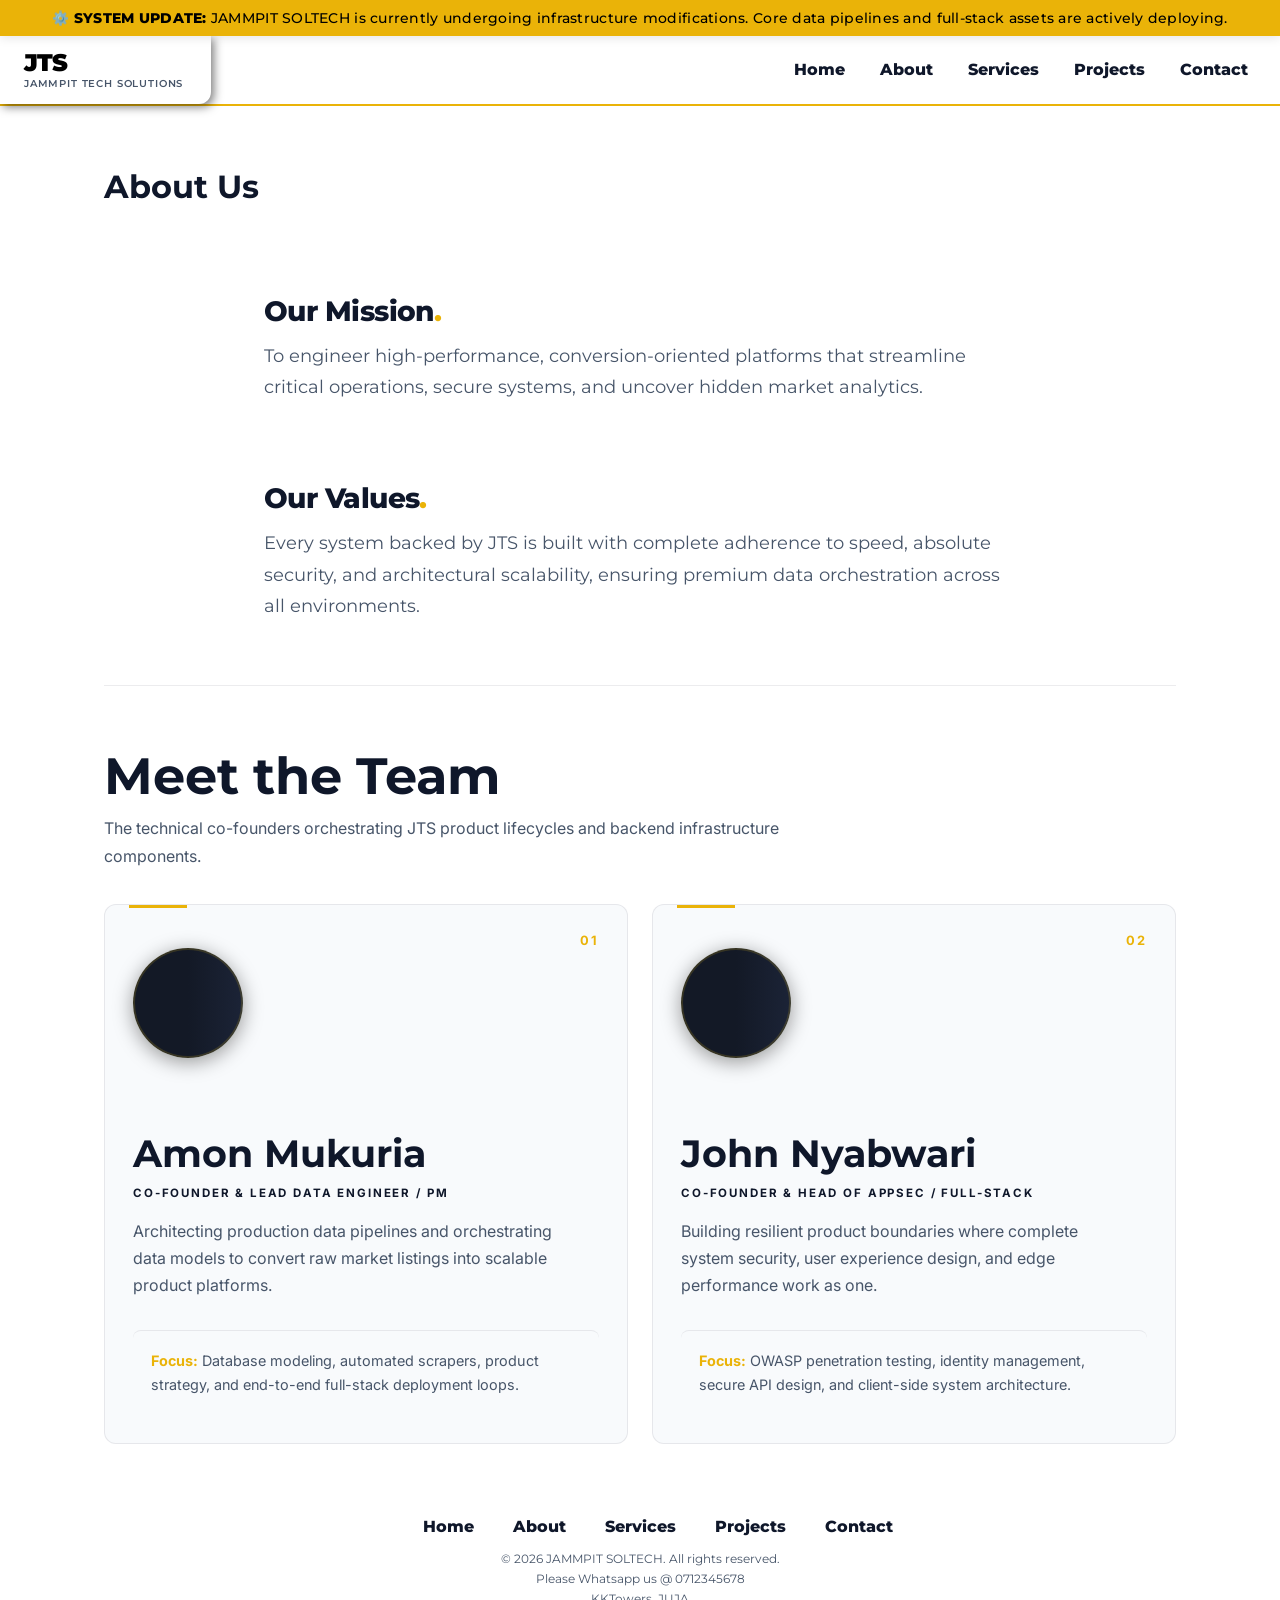
==== commit b1ae0873: "style: enhance layout and accessibility across multiple pages; add projects page and update navigati" ====
--- a/about.html
+++ b/about.html
@@ -7,13 +7,21 @@
     <link rel="stylesheet" href="style.css">
 </head>
 <body>
+    <div class="jammpit-ticker-banner">
+        <p>⚙️ <strong>SYSTEM UPDATE:</strong> JAMMPIT SOLTECH is currently undergoing infrastructure modifications. Core data pipelines and full-stack assets are actively deploying.</p>
+    </div>
     <header>
-        <div class="logo">JAMMPIT SOLTECH</div>
+        <div class="jammpit-logo-notch">
+            <a href="index.html" class="logo-brand-block">
+                <span class="logo-acronym">JTS</span>
+                <span class="logo-subtext">JAMMPIT TECH SOLUTIONS</span>
+            </a>
+        </div>
         <nav>
             <a href="index.html">Home</a>
             <a href="about.html">About</a>
             <a href="services.html">Services</a>
-            <a href="resources.html">Resources</a>
+            <a href="projects.html">Projects</a>
             <a href="contact.html">Contact</a>
         </nav>
     </header>
@@ -21,40 +29,46 @@
     <div class="container">
         <h1 style="font-family: 'Montserrat';">About Us</h1>
         
-        <section class="card">
-            <h3>Our Mission</h3>
-            <p>To provide a high-performance, conversion-oriented platform designed to streamline your digital operations and enhance user engagement.</p>
+        <!-- HONEYCOIN-INSPIRED STRATEGIC INTENT BLOCK -->
+        <section class="company-intent-section">
+            <div class="intent-block">
+                <h2>Our Mission</h2>
+                <p class="intent-text">To engineer high-performance, conversion-oriented platforms that streamline critical operations, secure systems, and uncover hidden market analytics.</p>
+            </div>
+
+            <div class="intent-block">
+                <h2>Our Values</h2>
+                <p class="intent-text">Every system backed by JTS is built with complete adherence to speed, absolute security, and architectural scalability, ensuring premium data orchestration across all environments.</p>
+            </div>
         </section>
 
-        <section class="card">
-            <h3>Our Values</h3>
-            <p>We build with a focus on speed, security, and scalability, ensuring a seamless experience across all devices.</p>
-        </section>
-
-        <section class="executives-section" aria-labelledby="executives-title">
-            <h2 id="executives-title">Meet the Executives</h2>
-            <p class="subtitle">Two technical co-founders turning complex systems into secure, measurable products.</p>
+        <!-- NATIVE TRANSITION PATHWAY TO CORE TEAM -->
+        <section class="executives-section">
+            <h2>Meet the Team</h2>
+            <p class="subtitle">The technical co-founders orchestrating JTS product lifecycles and backend infrastructure components.</p>
 
             <div class="meet-executives-grid">
-                <article class="exec-card" aria-labelledby="amon-mukuria-name">
+                <div class="exec-card">
                     <span class="card-num">01</span>
-                    <h3 id="amon-mukuria-name">Amon Mukuria</h3>
-                    <h4>Head of Data Engineering &amp; Analytics Pipelines</h4>
-                    <p>Designing the data foundations that help ambitious teams make faster, clearer decisions.</p>
+                    <div class="jammpit-avatar-skeleton"></div>
+                    <h3>Amon Mukuria</h3>
+                    <h4>Co-Founder &amp; Lead Data Engineer / PM</h4>
+                    <p>Architecting production data pipelines and orchestrating data models to convert raw market listings into scalable product platforms.</p>
                     <div class="focus-box">
-                        <strong>Focus:</strong> End-to-end extraction, transactional database optimization, analytical SQL views, and cloud data staging.
+                        <strong>Focus:</strong> Database modeling, automated scrapers, product strategy, and end-to-end full-stack deployment loops.
                     </div>
-                </article>
+                </div>
 
-                <article class="exec-card" aria-labelledby="john-nyabwari-name">
+                <div class="exec-card">
                     <span class="card-num">02</span>
-                    <h3 id="john-nyabwari-name">John Nyabwari</h3>
-                    <h4>Head of Application Security &amp; Full-Stack Systems</h4>
-                    <p>Building resilient product systems where security, usability, and performance work as one.</p>
+                    <div class="jammpit-avatar-skeleton"></div>
+                    <h3>John Nyabwari</h3>
+                    <h4>Co-Founder &amp; Head of AppSec / Full-Stack</h4>
+                    <p>Building resilient product boundaries where complete system security, user experience design, and edge performance work as one.</p>
                     <div class="focus-box">
-                        <strong>Focus:</strong> OWASP penetration auditing, identity federation, secure API architecture, and frontend user-state synchronization.
+                        <strong>Focus:</strong> OWASP penetration testing, identity management, secure API design, and client-side system architecture.
                     </div>
-                </article>
+                </div>
             </div>
         </section>
     </div>
@@ -65,7 +79,7 @@
                 <a href="index.html">Home</a>
                 <a href="about.html">About</a>
                 <a href="services.html">Services</a>
-                <a href="resources.html">Resources</a>
+                <a href="projects.html">Projects</a>
                 <a href="contact.html">Contact</a>
             </nav>
             <p class="copyright">&copy; 2026 JAMMPIT SOLTECH. All rights reserved.</p>
--- a/style.css
+++ b/style.css
@@ -3,19 +3,32 @@
 @import url('https://fonts.cdnfonts.com/css/satoshi');
 
 :root {
-    --primary-green: #0b0f19;
-    --dark-bg: #0b0f19;
-    --light-text: #94a3b8;
-    --body-text: #f8fafc;
-    --white: #f8fafc;
-    --surface-1: #0b0f19;
-    --surface-2: #151d2d;
-    --surface-glass: rgba(255, 255, 255, 0.03);
-    --surface-glass-strong: rgba(11, 15, 25, 0.9);
-    --surface-border: rgba(255, 255, 255, 0.08);
-    --accent: #6366f1;
-    --accent-soft: #a5b4fc;
-    --heading-gradient: linear-gradient(100deg, #f8fafc 10%, #a5b4fc 55%, #6366f1 100%);
+    /* DEFAULT LIGHT THEME */
+    --canvas-bg: #ffffff !important;
+    --card-bg: #f8fafc !important;
+    --card-border: rgba(15, 23, 42, 0.08) !important;
+    --text-primary: #0f172a !important;
+    --text-secondary: #475569 !important;
+
+    /* BRAND CONSTANTS (Stay true across both modes) */
+    --logo-bg: #000000;
+    --logo-text: #ffffff;
+    --accent-yellow: #eab308;
+
+    /* Existing component aliases */
+    --primary-green: var(--canvas-bg);
+    --dark-bg: var(--canvas-bg);
+    --light-text: var(--text-secondary);
+    --body-text: var(--text-primary);
+    --white: var(--text-primary);
+    --surface-1: var(--canvas-bg);
+    --surface-2: var(--card-bg);
+    --surface-glass: var(--card-bg);
+    --surface-glass-strong: var(--canvas-bg);
+    --surface-border: var(--card-border);
+    --accent: var(--accent-yellow);
+    --accent-soft: var(--accent-yellow);
+    --heading-gradient: linear-gradient(100deg, var(--text-primary) 10%, var(--text-secondary) 55%, var(--accent-yellow) 100%);
     --ease-standard: 240ms ease-in-out;
     --ease-emphasized: 360ms cubic-bezier(0.2, 0.8, 0.2, 1);
     --radius-sm: 6px;
@@ -33,13 +46,9 @@
 body {
     font-family: 'Montserrat', sans-serif;
     margin: 0;
-    color: var(--body-text);
-    background-image: url('images/bg6.jpg');
-    background-repeat: no-repeat;   
-    background-attachment: fixed;  
-    background-position: center;   
-    background-size: auto;      
-    background-color: #0b0f19;
+    color: var(--text-primary);
+    background-color: var(--canvas-bg) !important;
+    transition: background-color 0.3s ease, color 0.3s ease;
 
     /* These 3 lines make the footer stay at the bottom */
     display: flex;
@@ -48,39 +57,48 @@
 }
 
 /* 3. HEADER & NAVIGATION */
-header,
-.navbar {
-    position: sticky;
-    top: 0;
-    z-index: 1000;
-    background: rgba(11, 15, 25, 0.82);
-    padding: 15px 5%;
+header, .navbar {
     display: flex;
     justify-content: space-between;
     align-items: center;
-    border-bottom: 1px solid rgba(255, 255, 255, 0.08);
-    -webkit-backdrop-filter: blur(12px);
-    backdrop-filter: blur(12px);
-    transition: background-color 0.3s ease-in-out, border-color 0.3s ease-in-out;
+    padding: 0 2rem 0 0 !important;
+    background: var(--canvas-bg) !important;
+    backdrop-filter: blur(12px) !important;
+    -webkit-backdrop-filter: blur(12px) !important;
+    position: sticky !important;
+    top: 0;
+    z-index: 9999;
+    border-bottom: 2px solid var(--accent-yellow);
+}
+
+header nav {
+    display: flex;
+    align-items: center;
 }
     .logo {
     font-family: 'Satoshi', sans-serif; 
     letter-spacing: 0.60rem;
     font-size: larger; 
     font-weight: 800;
-    background: linear-gradient(90deg, #a5b4fc 0%, #6366f1 100%);
-    -webkit-background-clip: text;
-    background-clip: text;
-    -webkit-text-fill-color: transparent;
+    color: var(--text-primary);
 }
 
 nav a {
     margin-left: 35px;
     text-decoration: solid;
-    color: var(--light-text);
+    color: var(--text-primary);
     font-weight: 800;
     transition: color 0.3s ease;
     text-underline-offset: var(--dark-bg);
+}
+
+header nav a:hover,
+.navbar a:hover {
+    color: var(--accent-yellow);
+}
+
+.navbar a {
+    color: var(--text-primary) !important;
 }
 
 /* 4. MAIN CONTENT AREAS */
@@ -91,7 +109,7 @@
     background-repeat: no-repeat;   
     background-attachment: fixed;  
     background-size: auto;      
-    background-color: #0b0f19;
+    background-color: var(--canvas-bg);
 }
 
 .container {
@@ -106,11 +124,11 @@
 /* 5. COMPONENTS (Cards & Grids) */
 .card,
 .testimonial-card {
-    background: var(--surface-glass);
+    background: var(--card-bg);
     padding: 15px;
     border-radius: 12px;
     margin-bottom: 20px;
-    border: 1px solid var(--surface-border);
+    border: 1px solid var(--card-border);
 }
 
 .testimonial-grid {
@@ -131,7 +149,7 @@
 .footer-container {
     text-align: center;
     padding: 1%;
-    background: var(--surface-1);
+    background: var(--canvas-bg);
 }
 
 .footer-nav {
@@ -141,14 +159,14 @@
 .footer-nav a {
     margin: 1.px;
     text-decoration: none;
-    color: var(--body-text);
+    color: var(--text-primary);
 }
 
 /* 6. EXECUTIVE TEAM */
 .executives-section {
     margin-top: 64px;
     padding: 64px 0 20px;
-    border-top: 1px solid var(--surface-border);
+    border-top: 1px solid var(--card-border);
 }
 
 .executives-section h2 {
@@ -181,9 +199,9 @@
     justify-content: space-between;
     overflow: hidden;
     padding: 28px;
-    border: 1px solid var(--surface-border);
+    border: 1px solid var(--card-border);
     border-radius: 12px;
-    background: var(--surface-glass);
+    background: var(--card-bg);
     transition: transform 0.3s ease, border-color 0.3s ease, box-shadow 0.3s ease;
 }
 
@@ -199,7 +217,7 @@
 
 .exec-card:hover {
     transform: translateY(-5px);
-    border-color: var(--accent);
+    border-color: var(--accent-yellow) !important;
     box-shadow: 0 22px 50px rgba(0, 0, 0, 0.3);
 }
 
@@ -219,10 +237,15 @@
     line-height: 1.05;
 }
 
+.exec-card h3,
+.exec-card h4 {
+    color: var(--text-primary);
+}
+
 .exec-card h4 {
     max-width: 450px;
     margin: 0 0 18px;
-    color: var(--accent-soft);
+    color: var(--text-primary);
     font-family: 'Inter', sans-serif;
     font-size: 0.72rem;
     font-weight: 700;
@@ -233,7 +256,7 @@
 .exec-card > p {
     max-width: 440px;
     margin: 0;
-    color: var(--light-text);
+    color: var(--text-secondary);
     font-family: 'Inter', sans-serif;
     line-height: 1.7;
 }
@@ -241,17 +264,17 @@
 .focus-box {
     margin-top: auto;
     padding: 18px;
-    border-top: 1px solid var(--surface-border);
+    border-top: 1px solid var(--card-border);
     border-radius: 8px;
-    background: var(--surface-glass);
-    color: var(--light-text);
+    background: var(--card-bg);
+    color: var(--text-secondary);
     font-family: 'Inter', sans-serif;
     font-size: 0.9rem;
     line-height: 1.65;
 }
 
 .focus-box strong {
-    color: var(--accent-soft);
+    color: var(--accent-yellow);
 }
 
 @media (max-width: 760px) {
@@ -274,8 +297,8 @@
     position: relative;
     overflow: hidden;
     padding: 88px 5% 96px;
-    background: linear-gradient(135deg, rgba(2, 7, 4, 0.96), rgba(13, 35, 27, 0.94));
-    border-top: 1px solid rgba(0, 255, 200, 0.2);
+    background: var(--canvas-bg);
+    border-top: 1px solid var(--card-border);
 }
 
 .ventures-container {
@@ -292,7 +315,7 @@
 .venture-label,
 .venture-index {
     margin: 0 0 12px;
-    color: #00ffc8;
+    color: var(--accent-yellow);
     font-family: 'Inter', sans-serif;
     font-size: 0.72rem;
     font-weight: 700;
@@ -308,7 +331,7 @@
 
 .ventures-intro > p:last-child {
     margin: 0;
-    color: rgba(244, 244, 244, 0.72);
+    color: var(--text-secondary);
     font-family: 'Inter', sans-serif;
     line-height: 1.7;
 }
@@ -326,16 +349,16 @@
     flex-direction: column;
     justify-content: space-between;
     padding: 28px;
-    border: 1px solid rgba(0, 255, 200, 0.22);
+    border: 1px solid var(--card-border);
     border-radius: 8px;
-    background: linear-gradient(145deg, rgba(34, 58, 48, 0.94), rgba(17, 24, 22, 0.98));
+    background: var(--card-bg);
     box-shadow: 0 20px 55px rgba(0, 0, 0, 0.22);
     transition: transform 0.3s ease, border-color 0.3s ease, box-shadow 0.3s ease;
 }
 
 .venture-card:hover {
     transform: translateY(-6px) scale(1.01);
-    border-color: rgba(0, 255, 200, 0.65);
+    border-color: var(--accent-yellow);
     box-shadow: 0 26px 70px rgba(0, 0, 0, 0.36);
 }
 
@@ -350,29 +373,6 @@
 .venture-index {
     margin: 0;
     color: rgba(244, 244, 244, 0.5);
-}
-
-.status-pill {
-    display: inline-flex;
-    align-items: center;
-    gap: 8px;
-    padding: 8px 12px;
-    border: 1px solid rgba(0, 255, 200, 0.3);
-    border-radius: 999px;
-    color: #d9fff6;
-    background: rgba(0, 255, 200, 0.08);
-    font-family: 'Inter', sans-serif;
-    font-size: 0.75rem;
-    font-weight: 700;
-    white-space: nowrap;
-}
-
-.status-dot {
-    width: 7px;
-    height: 7px;
-    border-radius: 50%;
-    background: #00ffc8;
-    box-shadow: 0 0 12px #00ffc8;
 }
 
 .venture-card-content {
@@ -393,7 +393,7 @@
 .venture-subtitle {
     max-width: 620px;
     margin: 0 0 20px;
-    color: #b9ffec;
+    color: var(--text-primary);
     font-family: 'Inter', sans-serif;
     font-size: 1rem;
     font-weight: 700;
@@ -403,7 +403,7 @@
 .venture-description {
     max-width: 680px;
     margin: 0;
-    color: rgba(244, 244, 244, 0.72);
+    color: var(--text-secondary);
     font-family: 'Inter', sans-serif;
     line-height: 1.75;
 }
@@ -418,7 +418,7 @@
 }
 
 .venture-arrow {
-    color: #00ffc8;
+    color: var(--accent-yellow);
     font-size: 1.6rem;
     line-height: 1;
 }
@@ -437,10 +437,6 @@
     .venture-card-topline {
         align-items: flex-start;
         flex-direction: column;
-    }
-
-    .status-pill {
-        white-space: normal;
     }
 
     .venture-card-content {
@@ -457,9 +453,9 @@
         width: min(90%, 960px);
         margin: 72px auto;
         padding: 28px;
-        border: 1px solid #1f2b2f;
+        border: 1px solid var(--card-border);
         border-radius: 16px;
-        background: #0b1215;
+        background: var(--card-bg);
         box-shadow: 0 24px 60px rgba(0, 0, 0, 0.28);
     }
 
@@ -473,28 +469,16 @@
 
     .faq-header h2 {
         margin: 0;
-        color: #ffffff;
+        color: var(--text-primary);
         font-size: clamp(1.25rem, 3vw, 1.5rem);
     }
 
-    .faq-badge {
-        flex-shrink: 0;
-        padding: 5px 12px;
-        border: 1px solid rgba(16, 185, 129, 0.2);
-        border-radius: 999px;
-        color: #34d399;
-        background: rgba(16, 185, 129, 0.1);
-        font-family: 'Inter', sans-serif;
-        font-size: 0.75rem;
-        text-align: center;
-    }
-
     .faq-list {
-        border-top: 1px solid #1f2b2f;
+        border-top: 1px solid var(--card-border);
     }
 
     .faq-item {
-        border-bottom: 1px solid #1f2b2f;
+        border-bottom: 1px solid var(--card-border);
     }
 
     .faq-question {
@@ -505,7 +489,7 @@
         gap: 24px;
         padding: 20px 0;
         border: 0;
-        color: #ffffff;
+        color: var(--text-primary);
         background: transparent;
         cursor: pointer;
         font-family: 'Inter', sans-serif;
@@ -517,7 +501,7 @@
 
     .faq-question:hover,
     .faq-question[aria-expanded="true"] {
-        color: #34d399;
+        color: var(--accent-yellow);
     }
 
     .faq-chevron {
@@ -554,7 +538,7 @@
         margin: 0;
         overflow: hidden;
         padding: 0 44px 20px 0;
-        color: #9ca3af;
+        color: var(--text-secondary);
         font-family: 'Inter', sans-serif;
         font-size: 0.9rem;
         line-height: 1.75;
@@ -656,7 +640,7 @@
 
 .u-interactive:hover {
     transform: translateY(-2px);
-    border-color: rgba(0, 255, 200, 0.6);
+    border-color: var(--accent-yellow);
     box-shadow: 0 12px 28px rgba(0, 0, 0, 0.22);
 }
 
@@ -667,7 +651,7 @@
     justify-content: center;
     gap: 0.5rem;
     padding: 0.7rem 1rem;
-    border: 1px solid rgba(0, 255, 200, 0.35);
+    border: 1px solid color-mix(in srgb, var(--accent-yellow) 45%, transparent);
     border-radius: var(--radius-md);
     color: var(--primary-green);
     background: var(--accent);
@@ -732,20 +716,20 @@
     cursor: pointer;
     font-weight: bold;
     padding: 12px 16px;
-    background: rgba(255, 255, 255, 0.05); /* Sleek glass effect */
-    border: 1px solid rgba(255, 255, 255, 0.1);
+    background: var(--card-bg);
+    border: 1px solid var(--card-border);
     border-radius: 8px;
     display: flex;
     justify-content: space-between;
     align-items: center;
-    color: #ffffff;
+    color: var(--text-primary);
 }
 
 summary::after {
     content: '▶';
     font-size: 0.8rem;
     transition: transform 0.2s ease;
-    color: #4ade80;
+    color: var(--accent-yellow) !important;
 }
 
 /* Rotate tiny arrow smoothly when the FAQ item opens */
@@ -756,8 +740,163 @@
 /* answer text box inside the FAQ */
 details p {
     padding: 16px;
-    background: rgba(0, 0, 0, 0.2);
-    border-left: 3px solid #4ade80;
+    background: var(--canvas-bg);
+    border-left: 3px solid var(--accent-yellow);
     margin-top: 4px;
-    border-radius: 0 0 8px 8px;
-}    +    border-radius: 0 0 var(--radius-md) var(--radius-md);
+    color: var(--text-secondary);
+}
+
+/* --- JAMMPIT MODERN INTERACTIVE SKELETONS --- */
+
+/* Premium shimmering animation loop */
+@keyframes jammpitShimmer {
+    0% { background-position: -200% 0; }
+    100% { background-position: 200% 0; }
+}
+
+/* Master Skeleton Base Pattern: Deep dark slate with subtle pulsing light beam */
+.jammpit-slideshow-skeleton,
+.jammpit-avatar-skeleton {
+    background: linear-gradient(90deg, #131926 25%, #1b2336 50%, #131926 75%);
+    background-size: 200% 100%;
+    animation: jammpitShimmer 2.5s infinite linear;
+    border: 1px solid rgba(255, 255, 255, 0.04);
+}
+
+/* Hero Slideshow Spatial Footprint (Asymmetric wide canvas) */
+.jammpit-slideshow-skeleton {
+    width: 100%;
+    height: 420px;
+    border-radius: 16px;
+    margin: 2rem 0;
+    display: flex;
+    align-items: center;
+    justify-content: center;
+    position: relative;
+    overflow: hidden;
+}
+
+/* Elegant visual anchor for the slider placeholder */
+.jammpit-slideshow-skeleton::after {
+    content: "📁 JAMMPIT Venture Product Slider [Media Placeholder]";
+    color: #facc15;
+    font-size: 0.9rem;
+    font-weight: 500;
+    letter-spacing: 0.05em;
+    opacity: 0.7;
+}
+
+/* Executive Avatar Footprint (Perfect Geometric Circle) */
+.jammpit-avatar-skeleton {
+    width: 110px;
+    height: 110px;
+    border-radius: 50%;
+    margin-bottom: 1.5rem;
+    display: block;
+    box-shadow: 0 4px 20px rgba(0, 0, 0, 0.4);
+    border: 2px solid rgba(250, 204, 21, 0.15); /* Subtly tinted yellow border ring */
+}
+
+/* --- JAMMPIT HIGH-CONTRAST TECH DESIGN SYSTEM --- */
+
+/* Clean, Crisp Geometric Brand Notch Box */
+.jammpit-logo-notch {
+    background: #ffffff !important;
+    padding: 14px 28px 14px 24px;
+    display: inline-flex;
+    align-items: center;
+    justify-content: center;
+    position: relative;
+
+    /* Perfect mechanical angled cut instead of a broken round curve */
+    border-radius: 0 0 12px 0;
+    box-shadow: 3px 3px 10px rgba(0, 0, 0, 0.5);
+}
+
+/* --- JAMMPIT STACKED LOGO TYPOGRAPHY SYSTEM --- */
+.logo-brand-block {
+    display: flex;
+    flex-direction: column;
+    text-align: left;
+    text-decoration: none !important;
+    line-height: 1.1;
+}
+
+/* Primary Acronym (Bold, authoritative, solid black) */
+.logo-acronym {
+    color: #000000 !important;
+    font-weight: 900;
+    font-size: 1.5rem;
+    letter-spacing: -0.04em;
+    text-transform: uppercase;
+}
+
+/* Secondary Entity Descriptor (Thin, clean, aligned underneath) */
+.logo-subtext {
+    color: #475569 !important;
+    font-weight: 600;
+    font-size: 0.65rem;
+    letter-spacing: 0.08em;
+    text-transform: uppercase;
+    margin-top: 2px;
+}
+
+/* --- JAMMPIT HIGH-CONTRAST TICKER BANNER --- */
+.jammpit-ticker-banner {
+    background-color: var(--accent-yellow) !important;
+    color: #000000 !important;
+    text-align: center;
+    padding: 10px 20px;
+    font-size: 0.85rem;
+    letter-spacing: 0.02em;
+    width: 100%;
+    position: relative;
+    z-index: 10000;
+    box-shadow: 0 2px 10px rgba(0, 0, 0, 0.1);
+}
+
+.jammpit-ticker-banner p {
+    margin: 0;
+    font-weight: 500;
+}
+
+.jammpit-ticker-banner strong {
+    font-weight: 800;
+}
+
+header, .navbar {
+    position: sticky !important;
+    top: 0;
+}
+
+/* --- JAMMPIT OPEN-AIR SECTION TYPOGRAPHY --- */
+.company-intent-section {
+    display: flex;
+    flex-direction: column;
+    gap: 3.5rem;
+    margin: 4rem auto;
+    padding: 0 1.5rem;
+    max-width: 800px;
+}
+
+.intent-block h2 {
+    color: var(--text-primary);
+    font-size: 1.75rem;
+    font-weight: 800;
+    margin-bottom: 0.75rem;
+    letter-spacing: -0.02em;
+    position: relative;
+}
+
+.intent-block h2::after {
+    content: '.';
+    color: var(--accent-yellow);
+}
+
+.intent-text {
+    color: var(--text-secondary);
+    font-size: 1.15rem;
+    line-height: 1.7;
+    margin: 0;
+}
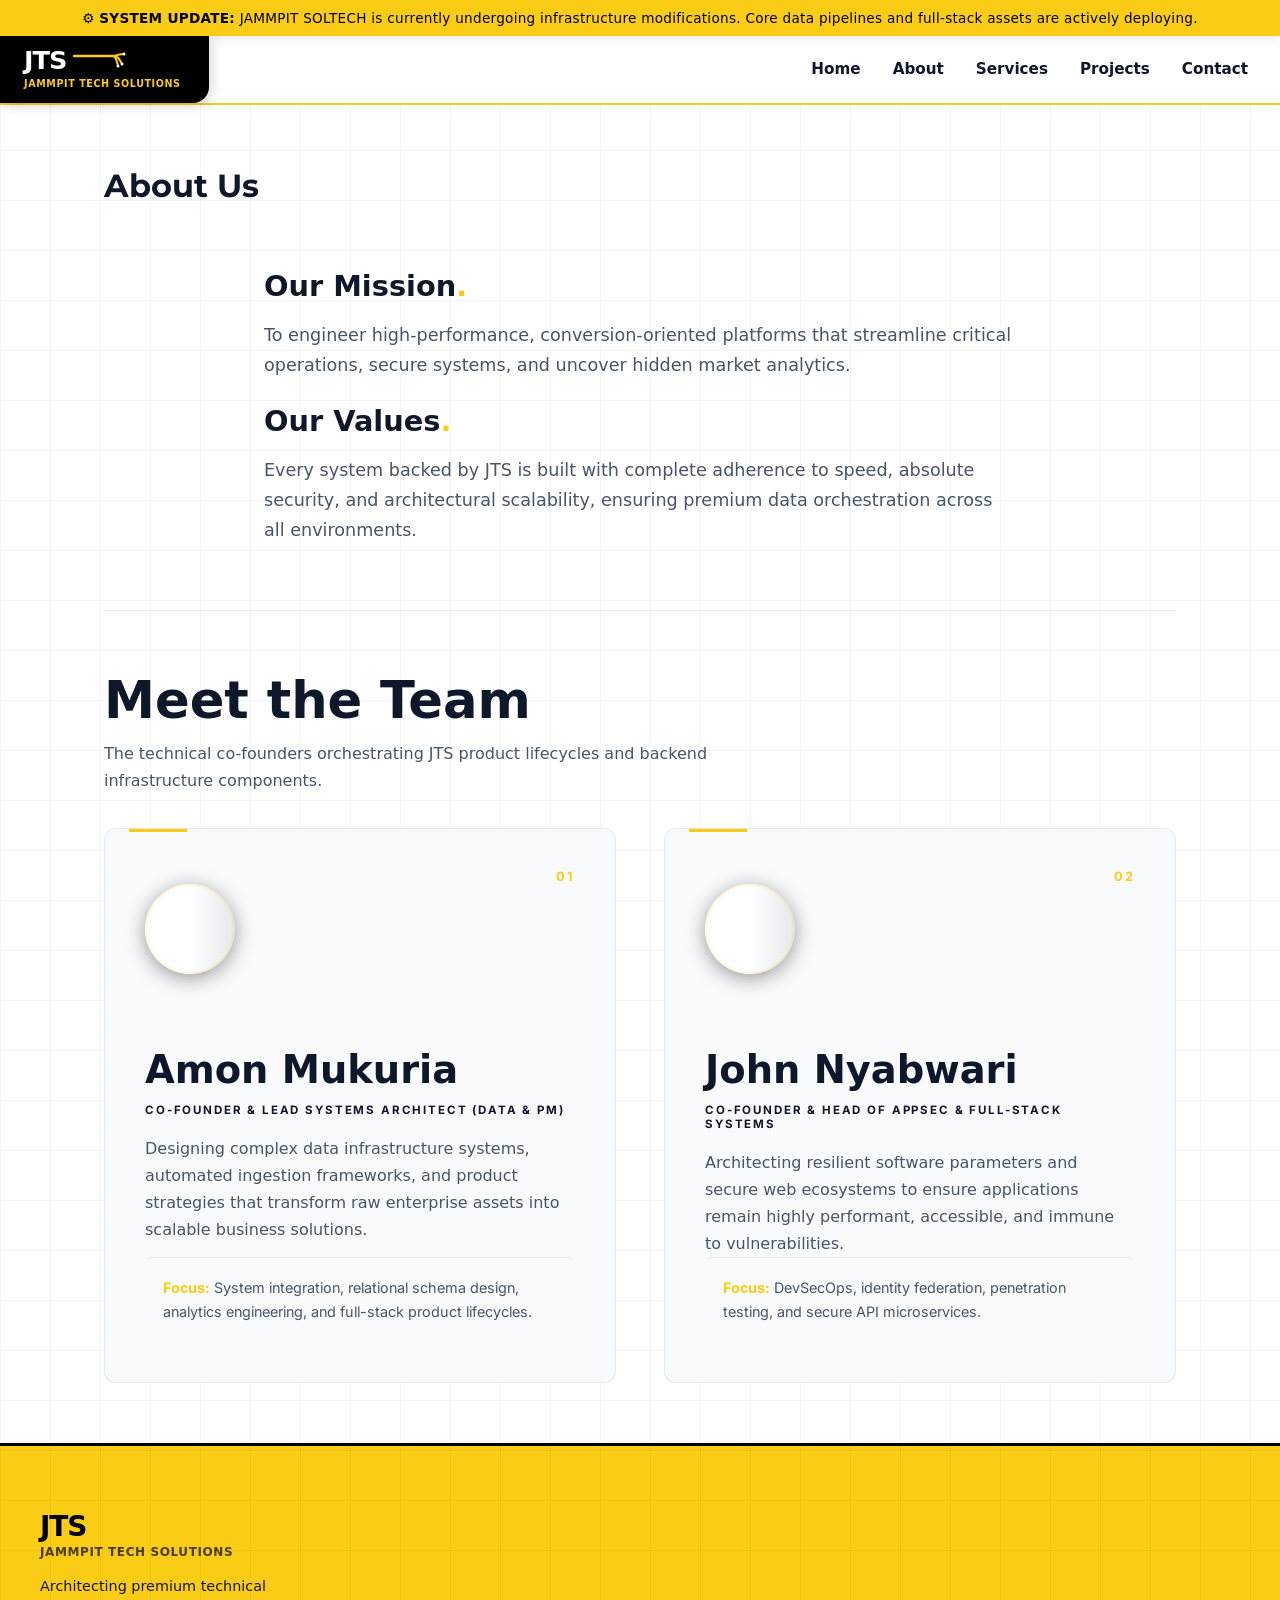
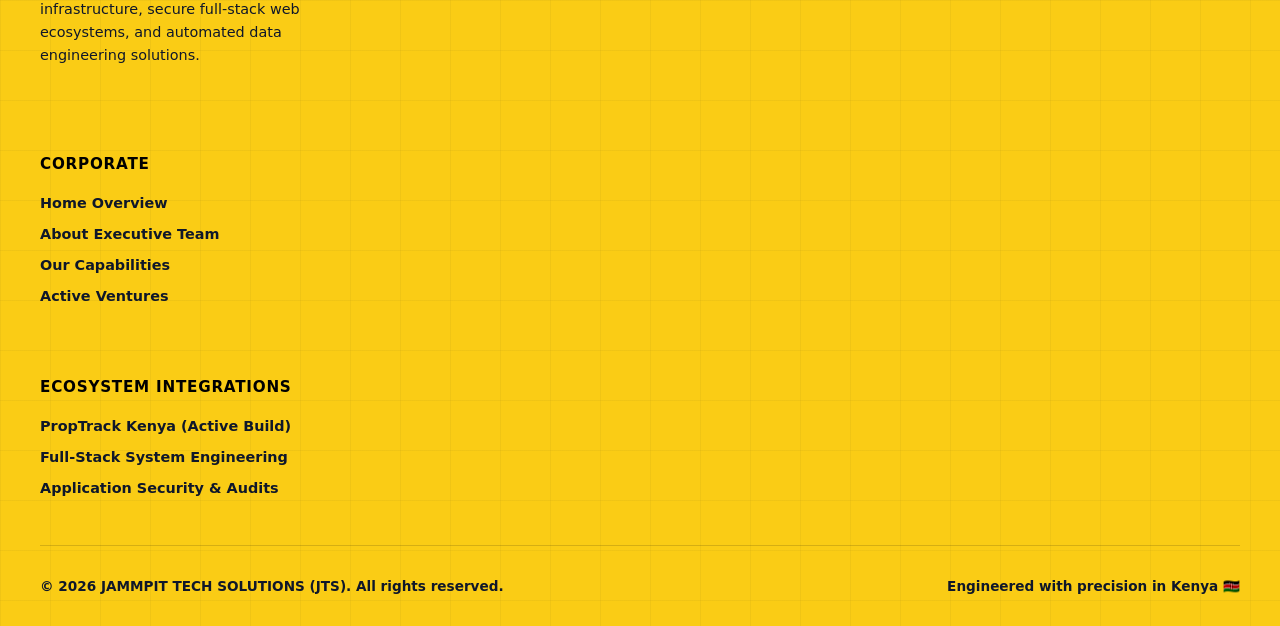
==== commit 11f649a0: "Refactor project, resources, and services pages with updated header, footer, and styling; enhance la" ====
--- a/about.html
+++ b/about.html
@@ -10,14 +10,23 @@
     <div class="jammpit-ticker-banner">
         <p>⚙️ <strong>SYSTEM UPDATE:</strong> JAMMPIT SOLTECH is currently undergoing infrastructure modifications. Core data pipelines and full-stack assets are actively deploying.</p>
     </div>
-    <header>
-        <div class="jammpit-logo-notch">
+    <header class="jts-global-header">
+        <div class="jts-branding-notch">
             <a href="index.html" class="logo-brand-block">
-                <span class="logo-acronym">JTS</span>
+                <div class="logo-text-wrapper">
+                    <span class="logo-acronym">JTS</span>
+                    <svg class="jts-tech-tree-svg" width="56" height="20" viewBox="0 0 56 20" fill="none" xmlns="http://www.w3.org/2000/svg">
+                        <path d="M2 4h40" stroke="var(--accent-yellow)" stroke-width="2.5" stroke-linecap="round"/>
+                        <path d="M42 4c4 0 6 4 8 8m-8-8c3-1 6-2 10-2m-10 2c2 2 3 5 4 10" stroke="var(--accent-yellow)" stroke-width="2" stroke-linecap="round"/>
+                        <circle cx="50" cy="12" r="1.5" fill="#ffffff"/>
+                        <circle cx="52" cy="2" r="1.5" fill="#ffffff"/>
+                        <circle cx="46" cy="14" r="1.5" fill="#ffffff"/>
+                    </svg>
+                </div>
                 <span class="logo-subtext">JAMMPIT TECH SOLUTIONS</span>
             </a>
         </div>
-        <nav>
+        <nav class="jts-main-navbar">
             <a href="index.html">Home</a>
             <a href="about.html">About</a>
             <a href="services.html">Services</a>
@@ -26,19 +35,19 @@
         </nav>
     </header>
 
-    <div class="container">
-        <h1 style="font-family: 'Montserrat';">About Us</h1>
+    <div class="jts-page-shell">
+        <h1 class="page-title">About Us</h1>
         
         <!-- HONEYCOIN-INSPIRED STRATEGIC INTENT BLOCK -->
-        <section class="company-intent-section">
-            <div class="intent-block">
+        <section class="jts-open-block">
+            <div>
                 <h2>Our Mission</h2>
-                <p class="intent-text">To engineer high-performance, conversion-oriented platforms that streamline critical operations, secure systems, and uncover hidden market analytics.</p>
+                <p>To engineer high-performance, conversion-oriented platforms that streamline critical operations, secure systems, and uncover hidden market analytics.</p>
             </div>
 
-            <div class="intent-block">
+            <div>
                 <h2>Our Values</h2>
-                <p class="intent-text">Every system backed by JTS is built with complete adherence to speed, absolute security, and architectural scalability, ensuring premium data orchestration across all environments.</p>
+                <p>Every system backed by JTS is built with complete adherence to speed, absolute security, and architectural scalability, ensuring premium data orchestration across all environments.</p>
             </div>
         </section>
 
@@ -47,44 +56,63 @@
             <h2>Meet the Team</h2>
             <p class="subtitle">The technical co-founders orchestrating JTS product lifecycles and backend infrastructure components.</p>
 
-            <div class="meet-executives-grid">
-                <div class="exec-card">
+            <div class="executive-grid jts-grid-2">
+                <div class="jts-card">
                     <span class="card-num">01</span>
-                    <div class="jammpit-avatar-skeleton"></div>
+                    <div class="jts-skeleton jts-avatar"></div>
                     <h3>Amon Mukuria</h3>
-                    <h4>Co-Founder &amp; Lead Data Engineer / PM</h4>
-                    <p>Architecting production data pipelines and orchestrating data models to convert raw market listings into scalable product platforms.</p>
+                    <h4>Co-Founder &amp; Lead Systems Architect (Data &amp; PM)</h4>
+                    <p>Designing complex data infrastructure systems, automated ingestion frameworks, and product strategies that transform raw enterprise assets into scalable business solutions.</p>
                     <div class="focus-box">
-                        <strong>Focus:</strong> Database modeling, automated scrapers, product strategy, and end-to-end full-stack deployment loops.
+                        <strong>Focus:</strong> System integration, relational schema design, analytics engineering, and full-stack product lifecycles.
                     </div>
                 </div>
 
-                <div class="exec-card">
+                <div class="jts-card">
                     <span class="card-num">02</span>
-                    <div class="jammpit-avatar-skeleton"></div>
+                    <div class="jts-skeleton jts-avatar"></div>
                     <h3>John Nyabwari</h3>
-                    <h4>Co-Founder &amp; Head of AppSec / Full-Stack</h4>
-                    <p>Building resilient product boundaries where complete system security, user experience design, and edge performance work as one.</p>
+                    <h4>Co-Founder &amp; Head of AppSec &amp; Full-Stack Systems</h4>
+                    <p>Architecting resilient software parameters and secure web ecosystems to ensure applications remain highly performant, accessible, and immune to vulnerabilities.</p>
                     <div class="focus-box">
-                        <strong>Focus:</strong> OWASP penetration testing, identity management, secure API design, and client-side system architecture.
+                        <strong>Focus:</strong> DevSecOps, identity federation, penetration testing, and secure API microservices.
                     </div>
                 </div>
             </div>
         </section>
     </div>
 
-    <footer>
-        <div class="footer-container">
-            <nav class="footer-nav">
-                <a href="index.html">Home</a>
-                <a href="about.html">About</a>
-                <a href="services.html">Services</a>
-                <a href="projects.html">Projects</a>
-                <a href="contact.html">Contact</a>
-            </nav>
-            <p class="copyright">&copy; 2026 JAMMPIT SOLTECH. All rights reserved.</p>
-            <p class="copyright">Please Whatsapp us @ 0712345678</p>
-            <p class="copyright"> KKTowers, JUJA</p>
+    <footer class="jts-enterprise-footer">
+        <div class="footer-matrix-container">
+            <div class="footer-brand-pane">
+                <span class="f-acronym">JTS</span>
+                <p class="f-tagline">JAMMPIT TECH SOLUTIONS</p>
+                <p class="f-desc">Architecting premium technical infrastructure, secure full-stack web ecosystems, and automated data engineering solutions.</p>
+            </div>
+
+            <div class="footer-links-column">
+                <h5>Corporate</h5>
+                <ul>
+                    <li><a href="index.html">Home Overview</a></li>
+                    <li><a href="about.html">About Executive Team</a></li>
+                    <li><a href="services.html">Our Capabilities</a></li>
+                    <li><a href="projects.html">Active Ventures</a></li>
+                </ul>
+            </div>
+
+            <div class="footer-links-column">
+                <h5>Ecosystem Integrations</h5>
+                <ul>
+                    <li><a href="projects.html">PropTrack Kenya (Active Build)</a></li>
+                    <li><a href="services.html">Full-Stack System Engineering</a></li>
+                    <li><a href="services.html">Application Security &amp; Audits</a></li>
+                </ul>
+            </div>
+        </div>
+
+        <div class="footer-legal-bar">
+            <p>&copy; 2026 JAMMPIT TECH SOLUTIONS (JTS). All rights reserved.</p>
+            <p class="f-credit">Engineered with precision in Kenya 🇰🇪</p>
         </div>
     </footer>
 </body>
--- a/style.css
+++ b/style.css
@@ -2,39 +2,15 @@
 @import url('https://fonts.googleapis.com/css2?family=Montserrat:wght@700;800&family=Inter:wght@400;500;700&display=swap');
 @import url('https://fonts.cdnfonts.com/css/satoshi');
 
+/* --- JTS RECONSTRUCTED SYSTEM UTILITIES & LIGHT CANVAS --- */
 :root {
-    /* DEFAULT LIGHT THEME */
     --canvas-bg: #ffffff !important;
     --card-bg: #f8fafc !important;
     --card-border: rgba(15, 23, 42, 0.08) !important;
     --text-primary: #0f172a !important;
     --text-secondary: #475569 !important;
-
-    /* BRAND CONSTANTS (Stay true across both modes) */
-    --logo-bg: #000000;
-    --logo-text: #ffffff;
-    --accent-yellow: #eab308;
-
-    /* Existing component aliases */
-    --primary-green: var(--canvas-bg);
-    --dark-bg: var(--canvas-bg);
-    --light-text: var(--text-secondary);
-    --body-text: var(--text-primary);
-    --white: var(--text-primary);
-    --surface-1: var(--canvas-bg);
-    --surface-2: var(--card-bg);
-    --surface-glass: var(--card-bg);
-    --surface-glass-strong: var(--canvas-bg);
-    --surface-border: var(--card-border);
-    --accent: var(--accent-yellow);
-    --accent-soft: var(--accent-yellow);
-    --heading-gradient: linear-gradient(100deg, var(--text-primary) 10%, var(--text-secondary) 55%, var(--accent-yellow) 100%);
-    --ease-standard: 240ms ease-in-out;
-    --ease-emphasized: 360ms cubic-bezier(0.2, 0.8, 0.2, 1);
-    --radius-sm: 6px;
+    --accent-yellow: #facc15 !important;
     --radius-md: 10px;
-    --radius-lg: 16px;
-    --radius-pill: 999px;
 }
 
 * {
@@ -44,61 +20,112 @@
 
 /* 2. THE FLEXBOX WRAPPER (This fixes your footer) */
 body {
-    font-family: 'Montserrat', sans-serif;
+    font-family: system-ui, -apple-system, sans-serif;
     margin: 0;
-    color: var(--text-primary);
+    color: var(--text-primary) !important;
     background-color: var(--canvas-bg) !important;
-    transition: background-color 0.3s ease, color 0.3s ease;
-
-    /* These 3 lines make the footer stay at the bottom */
+    position: relative;
     display: flex;
     flex-direction: column;
     min-height: 100vh;
 }
 
-/* 3. HEADER & NAVIGATION */
-header, .navbar {
-    display: flex;
-    justify-content: space-between;
-    align-items: center;
+body::before {
+    content: '';
+    position: absolute;
+    top: 0;
+    left: 0;
+    width: 100%;
+    height: 100%;
+    background-image:
+        linear-gradient(var(--card-border) 1px, transparent 1px),
+        linear-gradient(90deg, var(--card-border) 1px, transparent 1px);
+    background-size: 50px 50px;
+    opacity: 0.5;
+    pointer-events: none;
+    z-index: 0;
+}
+
+section,
+main,
+.jts-open-block {
+    position: relative;
+    z-index: 10;
+}
+
+/* --- JTS FIXED LIGHT NAVIGATION HEADER RULES --- */
+.jts-global-header {
+    display: flex !important;
+    justify-content: space-between !important;
+    align-items: center !important;
     padding: 0 2rem 0 0 !important;
-    background: var(--canvas-bg) !important;
-    backdrop-filter: blur(12px) !important;
-    -webkit-backdrop-filter: blur(12px) !important;
+    background: #ffffff !important;
     position: sticky !important;
     top: 0;
     z-index: 9999;
     border-bottom: 2px solid var(--accent-yellow);
-}
-
-header nav {
-    display: flex;
+    box-shadow: 0 4px 20px rgba(0, 0, 0, 0.02);
+}
+
+.jts-branding-notch {
+    position: relative;
+    display: inline-flex;
     align-items: center;
-}
-    .logo {
-    font-family: 'Satoshi', sans-serif; 
-    letter-spacing: 0.60rem;
-    font-size: larger; 
-    font-weight: 800;
-    color: var(--text-primary);
-}
-
-nav a {
-    margin-left: 35px;
-    text-decoration: solid;
-    color: var(--text-primary);
-    font-weight: 800;
-    transition: color 0.3s ease;
-    text-underline-offset: var(--dark-bg);
-}
-
-header nav a:hover,
-.navbar a:hover {
-    color: var(--accent-yellow);
-}
-
-.navbar a {
-    color: var(--text-primary) !important;
+    padding: 12px 28px 14px 24px;
+    background: #000000 !important;
+    border-radius: 0 0 16px 0;
+    box-shadow: 3px 3px 12px rgba(0, 0, 0, 0.15);
+    z-index: 100;
+}
+
+.logo-brand-block {
+    display: flex;
+    flex-direction: column;
+    text-decoration: none !important;
+}
+
+.logo-text-wrapper {
+    display: flex;
+    align-items: flex-end;
+    gap: 6px;
+    line-height: 1;
+}
+
+.logo-acronym {
+    color: #ffffff !important;
+    font-weight: 900;
+    font-size: 1.6rem;
+    letter-spacing: -0.04em;
+}
+
+.jts-tech-tree-svg {
+    margin-bottom: 2px;
+}
+
+.logo-subtext {
+    color: var(--accent-yellow) !important;
+    font-weight: 700;
+    font-size: 0.6rem;
+    letter-spacing: 0.06em;
+    margin-top: 4px;
+    text-transform: uppercase;
+}
+
+.jts-main-navbar {
+    display: flex;
+    gap: 2rem;
+}
+
+.jts-main-navbar a {
+    color: #0f172a !important;
+    text-decoration: none !important;
+    font-weight: 600;
+    font-size: 0.95rem;
+    transition: color 0.2s ease;
+}
+
+.jts-main-navbar a:hover {
+    color: var(--accent-yellow) !important;
 }
 
 /* 4. MAIN CONTENT AREAS */
@@ -112,57 +139,133 @@
     background-color: var(--canvas-bg);
 }
 
-.container {
+/* --- JTS CONSOLIDATED GLOBAL CORE DESIGN UTILITIES --- */
+.jts-page-shell {
     max-width: 1200px;
     margin: 0 auto;
-    /* Centers the content horizontally */
     padding: 40px 5%;
     flex: 1;
-    /* This pushes the footer down by taking up all available space */
-}
-
-/* 5. COMPONENTS (Cards & Grids) */
-.card,
-.testimonial-card {
-    background: var(--card-bg);
-    padding: 15px;
+}
+
+.page-title {
+    color: var(--text-primary);
+    font-family: 'Montserrat', sans-serif;
+}
+
+.jts-grid-2 {
+    display: grid;
+    grid-template-columns: repeat(auto-fit, minmax(320px, 1fr));
+    gap: 3rem;
+    width: 100%;
+    max-width: 1200px;
+    margin: 0 auto;
+}
+
+.jts-card {
+    background: rgba(248, 250, 252, 0.85) !important;
+    backdrop-filter: blur(8px);
+    border: 1px solid var(--card-border) !important;
     border-radius: 12px;
-    margin-bottom: 20px;
-    border: 1px solid var(--card-border);
-}
-
-.testimonial-grid {
-    display: flex;
-    flex-wrap: wrap;
-    gap: 24px;
-    justify-content: center;
-}
-
-.user-info {
+    padding: 2.5rem;
+    position: relative;
+    color: var(--text-primary) !important;
+    transition: transform 0.2s, border-color 0.2s;
+}
+
+.jts-card:hover {
+    transform: translateY(-4px);
+    border-color: var(--accent-yellow) !important;
+}
+
+.jts-card h2,
+.jts-card h3,
+.jts-card p {
+    color: var(--text-primary) !important;
+}
+
+.jts-card p {
+    color: var(--text-secondary) !important;
+}
+
+/* --- JTS TECH INTEGRATIONS MARQUEE SYSTEM --- */
+.jts-integrations-ticker-section {
+    width: 100%;
+    padding: 3rem 0;
+    overflow: hidden;
+    position: relative;
+    background: transparent;
+}
+
+.jts-marquee-viewport {
+    display: flex;
+    width: 100%;
+    overflow: hidden;
+    position: relative;
+    mask-image: linear-gradient(to right, transparent, #000 15%, #000 85%, transparent);
+    -webkit-mask-image: linear-gradient(to right, transparent, #000 15%, #000 85%, transparent);
+}
+
+.marquee-stream-track {
+    display: flex;
+    gap: 2rem;
+    width: max-content;
+    animation: jtsMarqueeRun 25s infinite linear;
+}
+
+.marquee-stream-track:hover {
+    animation-play-state: paused;
+}
+
+@keyframes jtsMarqueeRun {
+    0% { transform: translateX(0); }
+    100% { transform: translateX(-50%); }
+}
+
+.integration-node {
     display: flex;
     align-items: center;
-    gap: 12px;
-    margin-bottom: 15px;
-}
-
-/* 6. FOOTER */
-.footer-container {
-    text-align: center;
-    padding: 1%;
-    background: var(--canvas-bg);
-}
-
-.footer-nav {
-    margin-bottom: 15px;
-}
-
-.footer-nav a {
-    margin: 1.px;
-    text-decoration: none;
+    background: rgba(248, 250, 252, 0.9) !important;
+    border: 1px solid var(--card-border) !important;
+    padding: 14px 28px;
+    border-radius: 40px;
+    box-shadow: 0 4px 20px rgba(0, 0, 0, 0.03);
+    white-space: nowrap;
     color: var(--text-primary);
-}
-
-/* 6. EXECUTIVE TEAM */
+    font-size: 0.9rem;
+    font-weight: 700;
+    transition: border-color 0.2s, transform 0.2s;
+}
+
+.integration-node:hover {
+    border-color: var(--accent-yellow) !important;
+    transform: scale(1.02);
+    cursor: grab;
+}
+
+.jts-open-block {
+    max-width: 800px;
+    margin: 4rem auto;
+    padding: 0 1.5rem;
+}
+
+.jts-open-block h2 {
+    color: var(--text-primary);
+    font-size: 1.8rem;
+    font-weight: 800;
+    margin-bottom: 0.75rem;
+}
+
+.jts-open-block h2::after {
+    content: '.';
+    color: var(--accent-yellow);
+}
+
+.jts-open-block p {
+    color: var(--text-secondary);
+    font-size: 1.1rem;
+    line-height: 1.7;
+}
+
 .executives-section {
     margin-top: 64px;
     padding: 64px 0 20px;
@@ -178,71 +281,46 @@
 .executives-section .subtitle {
     max-width: 680px;
     margin: 0 0 34px;
-    color: var(--light-text);
-    font-family: 'Inter', sans-serif;
+    color: var(--text-secondary);
     line-height: 1.7;
 }
 
-.meet-executives-grid {
-    display: grid;
-    grid-template-columns: repeat(2, minmax(0, 1fr));
-    align-items: stretch;
-    gap: 24px;
-}
-
-.exec-card {
-    position: relative;
-    display: flex;
-    width: 100%;
+.executive-grid .jts-card {
+    display: flex;
     min-height: 540px;
     flex-direction: column;
     justify-content: space-between;
     overflow: hidden;
-    padding: 28px;
-    border: 1px solid var(--card-border);
-    border-radius: 12px;
-    background: var(--card-bg);
-    transition: transform 0.3s ease, border-color 0.3s ease, box-shadow 0.3s ease;
-}
-
-.exec-card::before {
+}
+
+.executive-grid .jts-card::before {
     position: absolute;
     top: 0;
     left: 24px;
     width: 58px;
     height: 3px;
-    background: var(--accent);
+    background: var(--accent-yellow);
     content: '';
-}
-
-.exec-card:hover {
-    transform: translateY(-5px);
-    border-color: var(--accent-yellow) !important;
-    box-shadow: 0 22px 50px rgba(0, 0, 0, 0.3);
 }
 
 .card-num {
     align-self: flex-end;
-    color: var(--accent-soft);
+    color: var(--accent-yellow);
     font-family: 'Inter', sans-serif;
     font-size: 0.8rem;
     font-weight: 700;
     letter-spacing: 0.14em;
 }
 
-.exec-card h3 {
+.executives-section .jts-card h3 {
     max-width: 450px;
     margin: 52px 0 12px;
+    color: var(--text-primary);
     font-size: clamp(1.8rem, 3vw, 2.5rem);
     line-height: 1.05;
 }
 
-.exec-card h3,
-.exec-card h4 {
-    color: var(--text-primary);
-}
-
-.exec-card h4 {
+.executives-section .jts-card h4 {
     max-width: 450px;
     margin: 0 0 18px;
     color: var(--text-primary);
@@ -253,11 +331,10 @@
     text-transform: uppercase;
 }
 
-.exec-card > p {
+.executives-section .jts-card > p {
     max-width: 440px;
     margin: 0;
     color: var(--text-secondary);
-    font-family: 'Inter', sans-serif;
     line-height: 1.7;
 }
 
@@ -277,18 +354,25 @@
     color: var(--accent-yellow);
 }
 
+.resource-row {
+    display: flex;
+    align-items: center;
+    justify-content: space-between;
+    margin-bottom: 20px;
+}
+
+.resource-row button {
+    width: auto;
+    padding: 5px 15px;
+}
+
 @media (max-width: 760px) {
     .executives-section {
         padding-top: 48px;
     }
 
-    .meet-executives-grid {
-        grid-template-columns: 1fr;
-    }
-
-    .exec-card {
+    .executives-section .jts-card {
         min-height: 470px;
-        padding: 24px;
     }
 }
 
@@ -574,129 +658,6 @@
         }
     }
 
-.copyright {
-    font-size: 12px;
-    color: var(--light-text);
-    display: flexbox;
-    margin: 5px 0;
-}
-
-/* 8. MODERN UI UTILITIES */
-.u-container {
-    width: min(100% - 2rem, 1200px);
-    margin-inline: auto;
-}
-
-.u-glass {
-    border: 1px solid var(--surface-border);
-    border-radius: var(--radius-lg);
-    background: var(--surface-glass);
-    box-shadow: 0 18px 50px rgba(0, 0, 0, 0.24);
-    -webkit-backdrop-filter: blur(18px);
-    backdrop-filter: blur(18px);
-}
-
-.u-glass-strong {
-    background: var(--surface-glass-strong);
-}
-
-.text-gradient {
-    color: var(--accent);
-    background: var(--heading-gradient);
-    -webkit-background-clip: text;
-    background-clip: text;
-    -webkit-text-fill-color: transparent;
-}
-
-.u-surface {
-    border: 1px solid var(--surface-border);
-    border-radius: var(--radius-md);
-    background: var(--surface-1);
-}
-
-.u-radius-sm {
-    border-radius: var(--radius-sm);
-}
-
-.u-radius-md {
-    border-radius: var(--radius-md);
-}
-
-.u-radius-lg {
-    border-radius: var(--radius-lg);
-}
-
-.u-pill {
-    border-radius: var(--radius-pill);
-}
-
-.u-interactive {
-    transition: transform var(--ease-standard),
-        border-color var(--ease-standard),
-        background-color var(--ease-standard),
-        box-shadow var(--ease-standard),
-        color var(--ease-standard);
-}
-
-.u-interactive:hover {
-    transform: translateY(-2px);
-    border-color: var(--accent-yellow);
-    box-shadow: 0 12px 28px rgba(0, 0, 0, 0.22);
-}
-
-.u-button {
-    display: inline-flex;
-    min-height: 44px;
-    align-items: center;
-    justify-content: center;
-    gap: 0.5rem;
-    padding: 0.7rem 1rem;
-    border: 1px solid color-mix(in srgb, var(--accent-yellow) 45%, transparent);
-    border-radius: var(--radius-md);
-    color: var(--primary-green);
-    background: var(--accent);
-    cursor: pointer;
-    font: inherit;
-    font-weight: 700;
-    text-decoration: none;
-}
-
-.u-button:hover {
-    background: #7dffe2;
-}
-
-.u-grid-auto {
-    display: grid;
-    grid-template-columns: repeat(auto-fit, minmax(min(100%, 260px), 1fr));
-    gap: clamp(1rem, 2vw, 1.5rem);
-}
-
-.u-flow > * + * {
-    margin-top: 1rem;
-}
-
-@media (max-width: 640px) {
-    .u-container {
-        width: min(100% - 1.25rem, 1200px);
-    }
-
-    .u-glass {
-        -webkit-backdrop-filter: blur(12px);
-        backdrop-filter: blur(12px);
-    }
-
-    .u-button {
-        width: 100%;
-    }
-}
-
-@media (prefers-reduced-motion: reduce) {
-    .u-interactive,
-    .u-interactive:hover {
-        transform: none;
-        transition: none;
-    }
-}
 details {
     background: transparent !important;
     display: block;
@@ -747,21 +708,27 @@
     color: var(--text-secondary);
 }
 
-/* --- JAMMPIT MODERN INTERACTIVE SKELETONS --- */
-
-/* Premium shimmering animation loop */
-@keyframes jammpitShimmer {
+/* --- REUSABLE MEDIA SKELETONS --- */
+@keyframes jtsShimmer {
     0% { background-position: -200% 0; }
     100% { background-position: 200% 0; }
 }
 
-/* Master Skeleton Base Pattern: Deep dark slate with subtle pulsing light beam */
-.jammpit-slideshow-skeleton,
-.jammpit-avatar-skeleton {
-    background: linear-gradient(90deg, #131926 25%, #1b2336 50%, #131926 75%);
+.jts-skeleton {
+    background: linear-gradient(90deg, var(--canvas-bg) 25%, var(--card-border) 50%, var(--canvas-bg) 75%);
     background-size: 200% 100%;
-    animation: jammpitShimmer 2.5s infinite linear;
-    border: 1px solid rgba(255, 255, 255, 0.04);
+    animation: jtsShimmer 2.5s infinite linear;
+    border: 1px solid var(--card-border);
+}
+
+.jts-avatar {
+    width: 90px;
+    height: 90px;
+    border-radius: 50%;
+    margin-bottom: 1.5rem;
+    display: block;
+    box-shadow: 0 4px 20px rgba(0, 0, 0, 0.4);
+    border: 2px solid rgba(250, 204, 21, 0.15);
 }
 
 /* Hero Slideshow Spatial Footprint (Asymmetric wide canvas) */
@@ -785,61 +752,6 @@
     font-weight: 500;
     letter-spacing: 0.05em;
     opacity: 0.7;
-}
-
-/* Executive Avatar Footprint (Perfect Geometric Circle) */
-.jammpit-avatar-skeleton {
-    width: 110px;
-    height: 110px;
-    border-radius: 50%;
-    margin-bottom: 1.5rem;
-    display: block;
-    box-shadow: 0 4px 20px rgba(0, 0, 0, 0.4);
-    border: 2px solid rgba(250, 204, 21, 0.15); /* Subtly tinted yellow border ring */
-}
-
-/* --- JAMMPIT HIGH-CONTRAST TECH DESIGN SYSTEM --- */
-
-/* Clean, Crisp Geometric Brand Notch Box */
-.jammpit-logo-notch {
-    background: #ffffff !important;
-    padding: 14px 28px 14px 24px;
-    display: inline-flex;
-    align-items: center;
-    justify-content: center;
-    position: relative;
-
-    /* Perfect mechanical angled cut instead of a broken round curve */
-    border-radius: 0 0 12px 0;
-    box-shadow: 3px 3px 10px rgba(0, 0, 0, 0.5);
-}
-
-/* --- JAMMPIT STACKED LOGO TYPOGRAPHY SYSTEM --- */
-.logo-brand-block {
-    display: flex;
-    flex-direction: column;
-    text-align: left;
-    text-decoration: none !important;
-    line-height: 1.1;
-}
-
-/* Primary Acronym (Bold, authoritative, solid black) */
-.logo-acronym {
-    color: #000000 !important;
-    font-weight: 900;
-    font-size: 1.5rem;
-    letter-spacing: -0.04em;
-    text-transform: uppercase;
-}
-
-/* Secondary Entity Descriptor (Thin, clean, aligned underneath) */
-.logo-subtext {
-    color: #475569 !important;
-    font-weight: 600;
-    font-size: 0.65rem;
-    letter-spacing: 0.08em;
-    text-transform: uppercase;
-    margin-top: 2px;
 }
 
 /* --- JAMMPIT HIGH-CONTRAST TICKER BANNER --- */
@@ -865,38 +777,287 @@
     font-weight: 800;
 }
 
-header, .navbar {
-    position: sticky !important;
+/* --- JTS MODERN INTERACTIVE CONTACT CANVAS --- */
+.jts-contact-hero {
+    position: relative;
+    width: 100%;
+    min-height: 80vh;
+    display: flex;
+    align-items: center;
+    justify-content: center;
+    padding: 4rem 2rem;
+    overflow: hidden;
+    background: var(--canvas-bg);
+}
+
+/* HoneyCoin-Inspired Ambient Background Matrix */
+.canvas-ambient-grid {
+    position: absolute;
     top: 0;
-}
-
-/* --- JAMMPIT OPEN-AIR SECTION TYPOGRAPHY --- */
-.company-intent-section {
+    left: 0;
+    width: 100%;
+    height: 100%;
+    background-image:
+        linear-gradient(var(--card-border) 1px, transparent 1px),
+        linear-gradient(90deg, var(--card-border) 1px, transparent 1px);
+    background-size: 40px 40px;
+    opacity: 0.4;
+    pointer-events: none;
+    z-index: 1;
+}
+
+/* Floating Structural Micro-Elements */
+.floating-stamp {
+    position: absolute;
+    font-size: 2.5rem;
+    filter: drop-shadow(0 10px 15px rgba(0, 0, 0, 0.15));
+    user-select: none;
+    z-index: 2;
+    animation: driftFloat 6s infinite ease-in-out;
+}
+
+.dynamic-stamp-ke { top: 15%; left: 8%; animation-delay: 0s; }
+.dynamic-stamp-data { bottom: 20%; left: 12%; animation-delay: 2s; }
+.dynamic-stamp-sec { top: 25%; right: 10%; animation-delay: 4s; }
+
+@keyframes driftFloat {
+    0%, 100% { transform: translateY(0) rotate(0deg); }
+    50% { transform: translateY(-15px) rotate(5deg); }
+}
+
+/* Main Split Configuration */
+.contact-split-container {
+    position: relative;
+    z-index: 10;
+    display: grid;
+    grid-template-columns: repeat(auto-fit, minmax(320px, 1fr));
+    gap: 4rem;
+    max-width: 1100px;
+    width: 100%;
+    background: var(--card-bg);
+    border: 1px solid var(--card-border);
+    padding: 3rem;
+    border-radius: 20px;
+    box-shadow: 0 20px 40px rgba(0, 0, 0, 0.03);
+}
+
+/* Typography Mechanics */
+.ticker-badge {
+    color: var(--accent-yellow);
+    font-size: 0.75rem;
+    font-weight: 800;
+    letter-spacing: 0.1em;
+    display: block;
+    margin-bottom: 1rem;
+}
+
+.contact-text-pane h2 {
+    color: var(--text-primary);
+    font-size: 2.25rem;
+    font-weight: 900;
+    line-height: 1.2;
+    letter-spacing: -0.03em;
+    margin-bottom: 1.5rem;
+}
+
+/* --- JTS ENTERPRISE MATRIX FOOTER STYLE --- */
+.jts-enterprise-footer {
+    background: #facc15 !important;
+    border-top: 3px solid #000000;
+    padding: 4rem 2rem 2rem;
+    width: 100%;
+}
+
+.footer-matrix-container {
+    max-width: 1200px;
+    margin: 0 auto;
+    display: grid;
+    grid-template-columns: 2fr repeat(auto-fit, minmax(160px, 1fr));
+    gap: 3rem;
+    padding-bottom: 3rem;
+    border-bottom: 1px solid rgba(0, 0, 0, 0.15);
+}
+
+.footer-brand-pane .f-acronym {
+    font-size: 1.75rem;
+    font-weight: 900;
+    color: #000000 !important;
+    letter-spacing: -0.04em;
+}
+
+.footer-brand-pane .f-tagline {
+    font-size: 0.75rem;
+    font-weight: 800;
+    color: #000000 !important;
+    letter-spacing: 0.05em;
+    margin: 2px 0 1rem;
+    opacity: 0.7;
+}
+
+.footer-brand-pane .f-desc {
+    color: #0f172a !important;
+    font-size: 0.9rem;
+    line-height: 1.6;
+    max-width: 320px;
+}
+
+.footer-links-column h5 {
+    color: #000000 !important;
+    font-size: 0.95rem;
+    font-weight: 900;
+    text-transform: uppercase;
+    letter-spacing: 0.05em;
+    margin-bottom: 1.25rem;
+}
+
+.footer-links-column ul {
+    list-style: none;
+    padding: 0;
+    margin: 0;
     display: flex;
     flex-direction: column;
-    gap: 3.5rem;
-    margin: 4rem auto;
-    padding: 0 1.5rem;
-    max-width: 800px;
-}
-
-.intent-block h2 {
+    gap: 0.75rem;
+}
+
+.footer-links-column a {
+    color: #0f172a !important;
+    text-decoration: none;
+    font-size: 0.9rem;
+    font-weight: 600;
+    transition: opacity 0.2s, text-decoration 0.2s;
+}
+
+.footer-links-column a:hover {
+    text-decoration: underline !important;
+    opacity: 0.8;
+}
+
+.footer-legal-bar {
+    max-width: 1200px;
+    margin: 2rem auto 0 auto;
+    display: flex;
+    justify-content: space-between;
+    flex-wrap: wrap;
+    gap: 1rem;
+    color: #0f172a !important;
+    font-size: 0.85rem;
+    font-weight: 600;
+}
+
+.footer-legal-bar p {
+    margin: 0;
+}
+
+@media (max-width: 700px) {
+    .jts-enterprise-footer {
+        padding: 3rem 1.25rem 1.5rem;
+    }
+
+    .footer-matrix-container {
+        grid-template-columns: 1fr;
+        gap: 2.5rem;
+        padding-bottom: 2.5rem;
+    }
+
+    .footer-legal-bar {
+        flex-direction: column;
+    }
+}
+
+.contact-text-pane p {
+    color: var(--text-secondary);
+    line-height: 1.7;
+    font-size: 1.05rem;
+    margin-bottom: 2.5rem;
+}
+
+.quick-links-box {
+    display: flex;
+    flex-direction: column;
+    gap: 0.75rem;
+}
+
+.direct-link {
     color: var(--text-primary);
-    font-size: 1.75rem;
-    font-weight: 800;
-    margin-bottom: 0.75rem;
-    letter-spacing: -0.02em;
-    position: relative;
-}
-
-.intent-block h2::after {
-    content: '.';
-    color: var(--accent-yellow);
-}
-
-.intent-text {
-    color: var(--text-secondary);
-    font-size: 1.15rem;
-    line-height: 1.7;
-    margin: 0;
-}
+    font-weight: 700;
+    text-decoration: none;
+}
+
+.direct-link:hover { color: var(--accent-yellow); }
+.location-span { color: var(--text-secondary); font-size: 0.9rem; }
+
+/* Minimalist Form Controls */
+.jts-minimal-form {
+    display: flex;
+    flex-direction: column;
+    gap: 1.5rem;
+}
+
+.form-group {
+    display: flex;
+    flex-direction: column;
+    gap: 0.5rem;
+}
+
+.form-group label {
+    font-size: 0.85rem;
+    font-weight: 700;
+    color: var(--text-primary);
+    text-transform: uppercase;
+    letter-spacing: 0.05em;
+}
+
+.form-group input,
+.form-group select {
+    background: var(--canvas-bg);
+    border: 1px solid var(--card-border);
+    color: var(--text-primary);
+    padding: 12px 16px;
+    border-radius: 8px;
+    font-size: 1rem;
+    outline: none;
+    transition: border-color 0.2s;
+}
+
+.form-group input:focus,
+.form-group select:focus {
+    border-color: var(--accent-yellow);
+}
+
+.jts-submit-btn {
+    background: #000000 !important;
+    color: #ffffff !important;
+    font-weight: 700;
+    border: none;
+    padding: 14px;
+    border-radius: 8px;
+    cursor: pointer;
+    font-size: 1rem;
+    transition: transform 0.2s, background-color 0.2s;
+    margin-top: 1rem;
+}
+
+.jts-submit-btn:hover {
+    transform: translateY(-2px);
+    background-color: var(--accent-yellow) !important;
+    color: #000000 !important;
+}
+
+@media (max-width: 640px) {
+    .jts-contact-hero {
+        padding: 2rem 1rem;
+    }
+
+    .contact-split-container {
+        gap: 2.5rem;
+        padding: 2rem 1.25rem;
+    }
+
+    .contact-text-pane h2 {
+        font-size: 1.9rem;
+    }
+
+    .floating-stamp {
+        font-size: 1.75rem;
+    }
+}
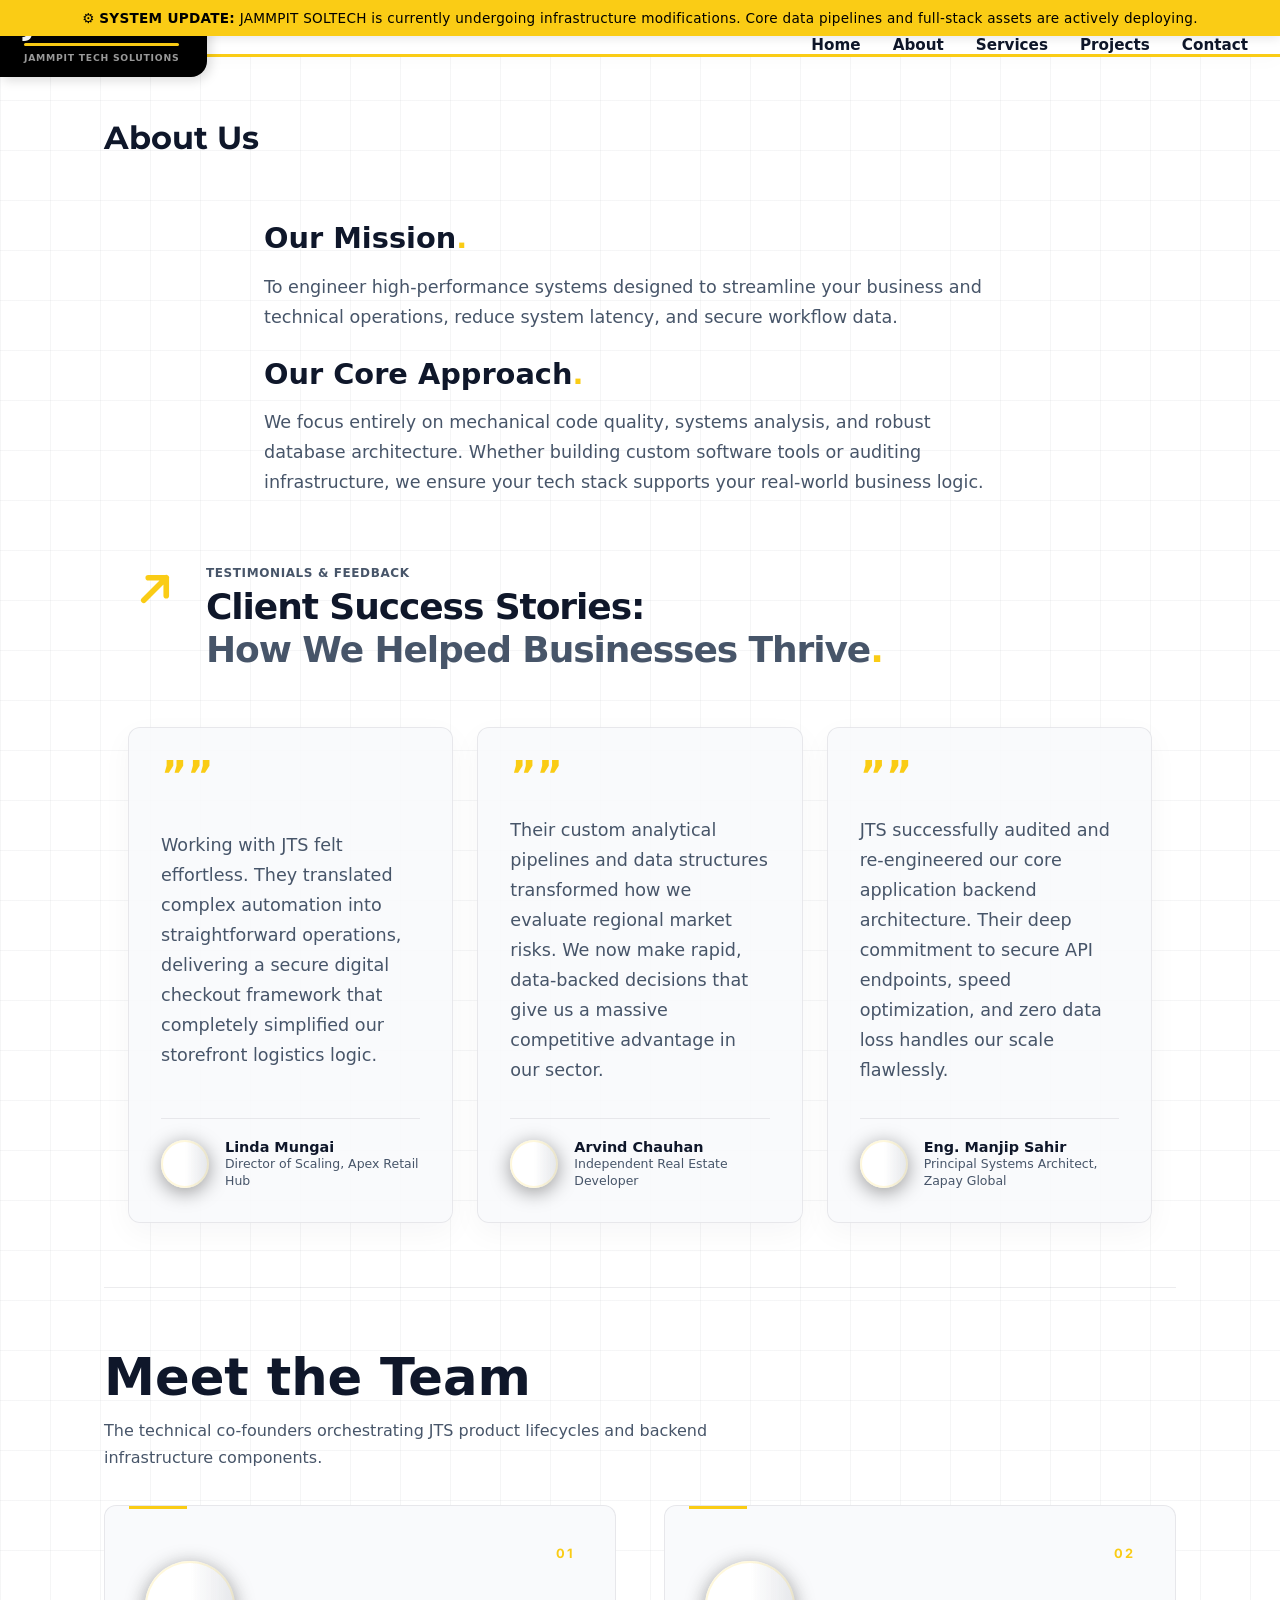
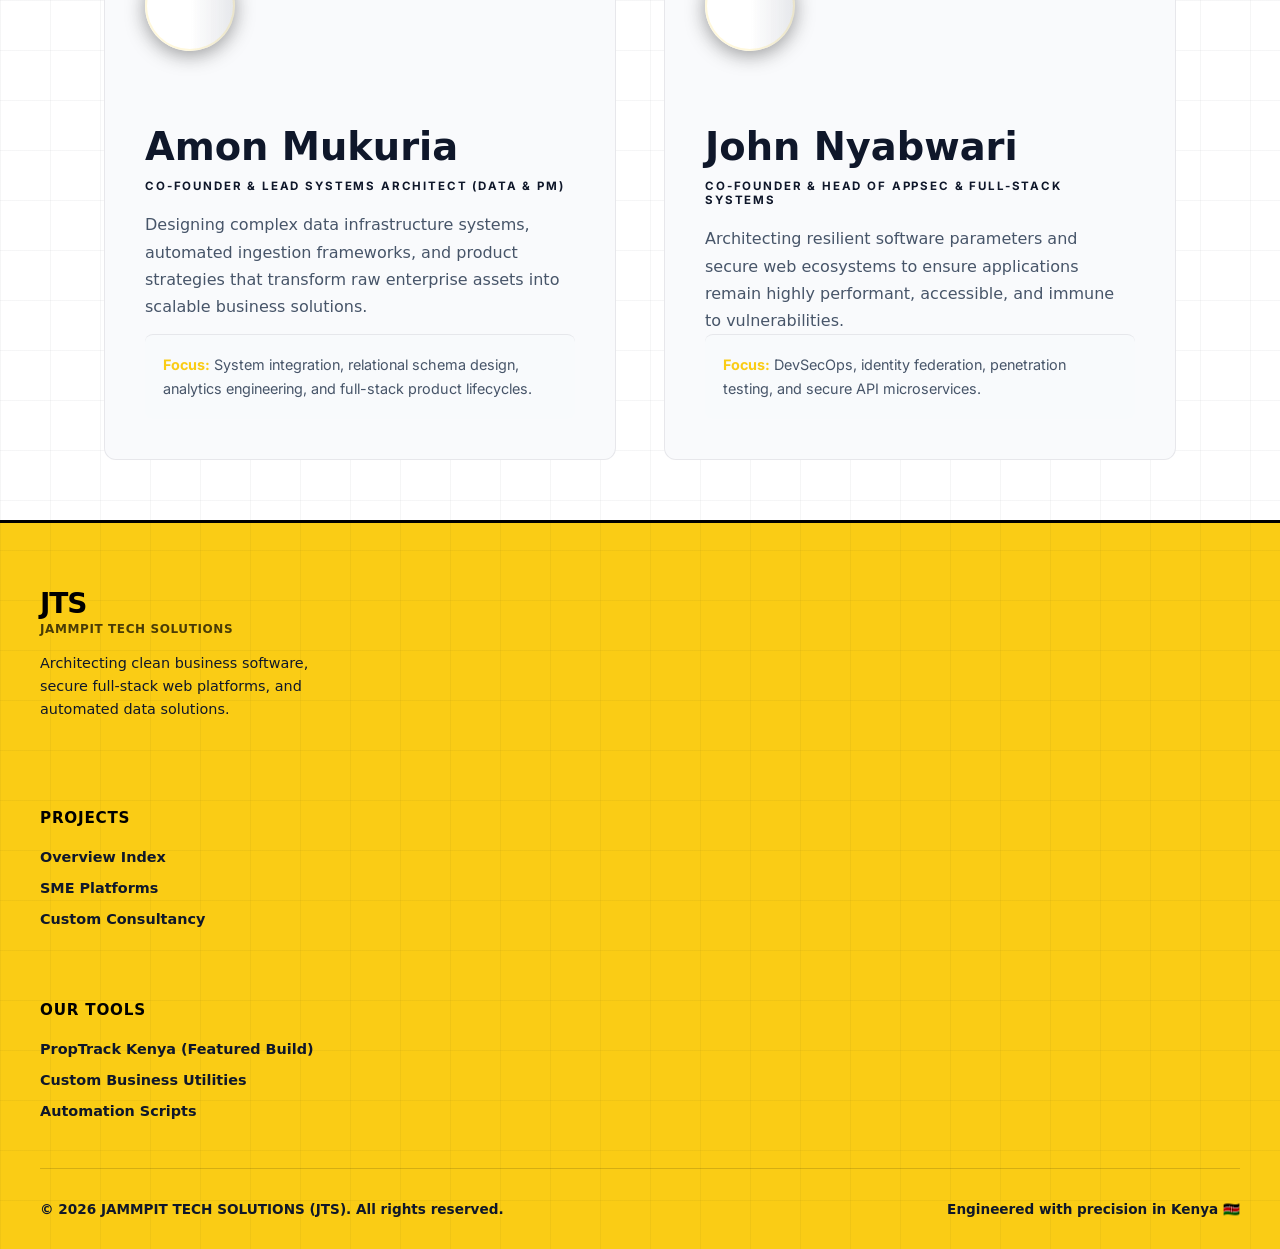
==== commit 2be03311: "Refactor website structure and enhance SEO: Update titles, meta descriptions, and keywords across al" ====
--- a/about.html
+++ b/about.html
@@ -3,7 +3,13 @@
 <head>
     <meta charset="UTF-8">
     <meta name="viewport" content="width=device-width, initial-scale=1.0">
-    <title>About Us | JAMMPIT SOLTECH</title>
+    <title>JTS | Premium Systems Engineering &amp; Scalable Data Solutions</title>
+    <meta name="description" content="JAMMPIT TECH SOLUTIONS (JTS) architects high-performance full-stack web software, secure database infrastructure pipelines, and automated cloud systems for enterprises and SMEs in East Africa.">
+    <meta name="keywords" content="Data Engineering Kenya, Systems Architecture Nairobi, Full-Stack Web Development, Cybersecurity Audit, JTS, JAMMPIT TECH SOLUTIONS, Supabase, M-Pesa Integration">
+    <meta property="og:title" content="JTS | Premium Systems Engineering &amp; Scalable Data Solutions">
+    <meta property="og:description" content="Architecting enterprise infrastructure and agile full-stack web software with precision.">
+    <meta property="og:type" content="website">
+    <meta property="og:url" content="https://github.io">
     <link rel="stylesheet" href="style.css">
 </head>
 <body>
@@ -13,16 +19,7 @@
     <header class="jts-global-header">
         <div class="jts-branding-notch">
             <a href="index.html" class="logo-brand-block">
-                <div class="logo-text-wrapper">
-                    <span class="logo-acronym">JTS</span>
-                    <svg class="jts-tech-tree-svg" width="56" height="20" viewBox="0 0 56 20" fill="none" xmlns="http://www.w3.org/2000/svg">
-                        <path d="M2 4h40" stroke="var(--accent-yellow)" stroke-width="2.5" stroke-linecap="round"/>
-                        <path d="M42 4c4 0 6 4 8 8m-8-8c3-1 6-2 10-2m-10 2c2 2 3 5 4 10" stroke="var(--accent-yellow)" stroke-width="2" stroke-linecap="round"/>
-                        <circle cx="50" cy="12" r="1.5" fill="#ffffff"/>
-                        <circle cx="52" cy="2" r="1.5" fill="#ffffff"/>
-                        <circle cx="46" cy="14" r="1.5" fill="#ffffff"/>
-                    </svg>
-                </div>
+                <span class="logo-acronym">JTS</span>
                 <span class="logo-subtext">JAMMPIT TECH SOLUTIONS</span>
             </a>
         </div>
@@ -38,16 +35,69 @@
     <div class="jts-page-shell">
         <h1 class="page-title">About Us</h1>
         
-        <!-- HONEYCOIN-INSPIRED STRATEGIC INTENT BLOCK -->
-        <section class="jts-open-block">
-            <div>
+        <!-- STRATEGIC OPERATIONS BLOCKS -->
+        <section class="company-intent-section">
+            <div class="intent-block">
                 <h2>Our Mission</h2>
-                <p>To engineer high-performance, conversion-oriented platforms that streamline critical operations, secure systems, and uncover hidden market analytics.</p>
+                <p class="intent-text">To engineer high-performance systems designed to streamline your business and technical operations, reduce system latency, and secure workflow data.</p>
             </div>
 
-            <div>
-                <h2>Our Values</h2>
-                <p>Every system backed by JTS is built with complete adherence to speed, absolute security, and architectural scalability, ensuring premium data orchestration across all environments.</p>
+            <div class="intent-block">
+                <h2>Our Core Approach</h2>
+                <p class="intent-text">We focus entirely on mechanical code quality, systems analysis, and robust database architecture. Whether building custom software tools or auditing infrastructure, we ensure your tech stack supports your real-world business logic.</p>
+            </div>
+        </section>
+
+        <!-- JTS HIGH-CONVERTING CLIENT SUCCESS STORIES -->
+        <section class="jts-open-block jts-client-stories" aria-label="Client Success Stories">
+            <div class="stories-asymmetric-header">
+                <div class="header-vector-arrow" aria-hidden="true">
+                    <svg viewBox="0 0 24 24" fill="none" xmlns="http://www.w3.org/2000/svg">
+                        <path d="M7 17L17 7M17 7H9M17 7V15" stroke="var(--accent-yellow)" stroke-width="2.5" stroke-linecap="round" stroke-linejoin="round"/>
+                    </svg>
+                </div>
+                <div class="header-text-group">
+                    <span class="stories-kicker">TESTIMONIALS &amp; FEEDBACK</span>
+                    <h2>Client Success Stories:<br><span>How We Helped Businesses Thrive</span></h2>
+                </div>
+            </div>
+
+            <div class="jts-grid-3">
+                <article class="jts-story-card">
+                    <div class="quote-mark-icon">&rdquo;&rdquo;</div>
+                    <p class="story-body-text">Working with JTS felt effortless. They translated complex automation into straightforward operations, delivering a secure digital checkout framework that completely simplified our storefront logistics logic.</p>
+                    <div class="story-user-footer">
+                        <div class="jts-skeleton jts-avatar"></div>
+                        <div class="user-info">
+                            <h5>Linda Mungai</h5>
+                            <p>Director of Scaling, Apex Retail Hub</p>
+                        </div>
+                    </div>
+                </article>
+
+                <article class="jts-story-card">
+                    <div class="quote-mark-icon">&rdquo;&rdquo;</div>
+                    <p class="story-body-text">Their custom analytical pipelines and data structures transformed how we evaluate regional market risks. We now make rapid, data-backed decisions that give us a massive competitive advantage in our sector.</p>
+                    <div class="story-user-footer">
+                        <div class="jts-skeleton jts-avatar"></div>
+                        <div class="user-info">
+                            <h5>Arvind Chauhan</h5>
+                            <p>Independent Real Estate Developer</p>
+                        </div>
+                    </div>
+                </article>
+
+                <article class="jts-story-card">
+                    <div class="quote-mark-icon">&rdquo;&rdquo;</div>
+                    <p class="story-body-text">JTS successfully audited and re-engineered our core application backend architecture. Their deep commitment to secure API endpoints, speed optimization, and zero data loss handles our scale flawlessly.</p>
+                    <div class="story-user-footer">
+                        <div class="jts-skeleton jts-avatar"></div>
+                        <div class="user-info">
+                            <h5>Eng. Manjip Sahir</h5>
+                            <p>Principal Systems Architect, Zapay Global</p>
+                        </div>
+                    </div>
+                </article>
             </div>
         </section>
 
@@ -87,25 +137,24 @@
             <div class="footer-brand-pane">
                 <span class="f-acronym">JTS</span>
                 <p class="f-tagline">JAMMPIT TECH SOLUTIONS</p>
-                <p class="f-desc">Architecting premium technical infrastructure, secure full-stack web ecosystems, and automated data engineering solutions.</p>
+                <p class="f-desc">Architecting clean business software, secure full-stack web platforms, and automated data solutions.</p>
             </div>
 
             <div class="footer-links-column">
-                <h5>Corporate</h5>
+                <h5>Projects</h5>
                 <ul>
-                    <li><a href="index.html">Home Overview</a></li>
-                    <li><a href="about.html">About Executive Team</a></li>
-                    <li><a href="services.html">Our Capabilities</a></li>
-                    <li><a href="projects.html">Active Ventures</a></li>
+                    <li><a href="projects.html">Overview Index</a></li>
+                    <li><a href="services.html">SME Platforms</a></li>
+                    <li><a href="services.html">Custom Consultancy</a></li>
                 </ul>
             </div>
 
             <div class="footer-links-column">
-                <h5>Ecosystem Integrations</h5>
+                <h5>Our Tools</h5>
                 <ul>
-                    <li><a href="projects.html">PropTrack Kenya (Active Build)</a></li>
-                    <li><a href="services.html">Full-Stack System Engineering</a></li>
-                    <li><a href="services.html">Application Security &amp; Audits</a></li>
+                    <li><a href="#">PropTrack Kenya (Featured Build)</a></li>
+                    <li><a href="#">Custom Business Utilities</a></li>
+                    <li><a href="#">Automation Scripts</a></li>
                 </ul>
             </div>
         </div>
@@ -115,5 +164,26 @@
             <p class="f-credit">Engineered with precision in Kenya 🇰🇪</p>
         </div>
     </footer>
+    <script>
+        (function() {
+            const header = document.querySelector('.jts-global-header');
+            if (!header) return;
+
+            let lastScrollY = window.scrollY;
+
+            window.addEventListener('scroll', () => {
+                const currentScrollY = window.scrollY;
+                if (Math.abs(currentScrollY - lastScrollY) < 10) return;
+
+                if (currentScrollY > lastScrollY && currentScrollY > 80) {
+                    header.classList.add('jts-header-hide');
+                } else {
+                    header.classList.remove('jts-header-hide');
+                }
+
+                lastScrollY = currentScrollY;
+            }, { passive: true });
+        })();
+    </script>
 </body>
 </html>
--- a/style.css
+++ b/style.css
@@ -53,7 +53,7 @@
     z-index: 10;
 }
 
-/* --- JTS FIXED LIGHT NAVIGATION HEADER RULES --- */
+/* --- JTS SMART SCROLLING NAVIGATION ENGINE --- */
 .jts-global-header {
     display: flex !important;
     justify-content: space-between !important;
@@ -63,57 +63,81 @@
     position: sticky !important;
     top: 0;
     z-index: 9999;
-    border-bottom: 2px solid var(--accent-yellow);
+    border-bottom: 3px solid var(--accent-yellow);
     box-shadow: 0 4px 20px rgba(0, 0, 0, 0.02);
+    transition: transform 0.3s cubic-bezier(0.16, 1, 0.3, 1) !important;
 }
 
 .jts-branding-notch {
-    position: relative;
+    position: fixed !important;
+    top: 0;
+    left: 0;
+    z-index: 10000;
+    background: #000000 !important;
+    padding: 12px 28px 14px 24px;
     display: inline-flex;
     align-items: center;
-    padding: 12px 28px 14px 24px;
-    background: #000000 !important;
     border-radius: 0 0 16px 0;
     box-shadow: 3px 3px 12px rgba(0, 0, 0, 0.15);
-    z-index: 100;
 }
 
 .logo-brand-block {
     display: flex;
     flex-direction: column;
+    text-align: left;
     text-decoration: none !important;
-}
-
-.logo-text-wrapper {
-    display: flex;
-    align-items: flex-end;
-    gap: 6px;
-    line-height: 1;
 }
 
 .logo-acronym {
     color: #ffffff !important;
     font-weight: 900;
-    font-size: 1.6rem;
+    font-size: 1.75rem;
     letter-spacing: -0.04em;
-}
-
-.jts-tech-tree-svg {
-    margin-bottom: 2px;
+    line-height: 1;
+    position: relative;
+    padding-bottom: 6px;
+    display: inline-block;
 }
 
 .logo-subtext {
+    color: rgba(255, 255, 255, 0.6) !important;
+    font-weight: 700;
+    font-size: 0.58rem;
+    letter-spacing: 0.08em;
+    text-transform: uppercase;
+    margin-top: 6px;
+    transition: color 0.2s;
+}
+
+.logo-acronym::after {
+    content: '';
+    position: absolute;
+    bottom: 0;
+    left: 0;
+    width: 100%;
+    height: 3px;
+    background: var(--accent-yellow);
+    border-radius: 2px;
+}
+
+.logo-brand-block:hover .logo-subtext {
     color: var(--accent-yellow) !important;
-    font-weight: 700;
-    font-size: 0.6rem;
-    letter-spacing: 0.06em;
-    margin-top: 4px;
-    text-transform: uppercase;
 }
 
 .jts-main-navbar {
     display: flex;
     gap: 2rem;
+    margin-left: auto;
+    transition: opacity 0.2s ease;
+}
+
+.jts-header-hide {
+    transform: translateY(-100%) !important;
+}
+
+.jts-header-hide .jts-branding-notch {
+    transform: translateY(100%);
+    transition: transform 0.3s cubic-bezier(0.16, 1, 0.3, 1);
 }
 
 .jts-main-navbar a {
@@ -221,49 +245,244 @@
     100% { transform: translateX(-50%); }
 }
 
-.integration-node {
-    display: flex;
+.integration-logo-node {
+    display: inline-flex;
+    flex-direction: column;
     align-items: center;
-    background: rgba(248, 250, 252, 0.9) !important;
+    justify-content: center;
+    gap: 0.75rem;
+    width: 130px;
+    height: 120px;
+    background: var(--card-bg) !important;
     border: 1px solid var(--card-border) !important;
-    padding: 14px 28px;
-    border-radius: 40px;
-    box-shadow: 0 4px 20px rgba(0, 0, 0, 0.03);
-    white-space: nowrap;
-    color: var(--text-primary);
-    font-size: 0.9rem;
+    border-radius: 8px !important;
+    text-decoration: none !important;
+    transition: transform 0.2s, border-color 0.2s, background-color 0.2s;
+}
+
+.integration-logo-node img {
+    height: 32px;
+    width: auto;
+    max-width: 80px;
+    object-fit: contain;
+    filter: grayscale(100%) opacity(70%);
+    transition: filter 0.2s ease;
+}
+
+.integration-logo-node span {
+    color: var(--text-secondary) !important;
+    font-size: 0.8rem;
     font-weight: 700;
-    transition: border-color 0.2s, transform 0.2s;
-}
-
-.integration-node:hover {
+    text-transform: uppercase;
+    letter-spacing: 0.03em;
+}
+
+.integration-logo-node:hover {
+    transform: translateY(-4px);
     border-color: var(--accent-yellow) !important;
-    transform: scale(1.02);
-    cursor: grab;
-}
-
-.jts-open-block {
+    background-color: var(--canvas-bg) !important;
+}
+
+.integration-logo-node:hover img {
+    filter: grayscale(0%) opacity(100%);
+}
+
+.integration-logo-node:hover span {
+    color: var(--text-primary) !important;
+}
+
+.jts-open-block,
+.company-intent-section {
     max-width: 800px;
     margin: 4rem auto;
     padding: 0 1.5rem;
 }
 
-.jts-open-block h2 {
+.jts-open-block h2,
+.company-intent-section h2 {
     color: var(--text-primary);
     font-size: 1.8rem;
     font-weight: 800;
     margin-bottom: 0.75rem;
 }
 
-.jts-open-block h2::after {
+.jts-open-block h2::after,
+.company-intent-section h2::after {
     content: '.';
     color: var(--accent-yellow);
 }
 
-.jts-open-block p {
+.jts-open-block p,
+.intent-text {
     color: var(--text-secondary);
     font-size: 1.1rem;
     line-height: 1.7;
+}
+
+.hero-intro-section {
+    max-width: 900px;
+    margin: 4rem auto 2rem;
+}
+
+.hero-kicker {
+    color: var(--accent-yellow) !important;
+    font-size: 0.8rem;
+    letter-spacing: 0.05em;
+    font-weight: 800;
+}
+
+.hero-intro-section h1 {
+    color: var(--text-primary);
+    font-size: clamp(2.2rem, 5vw, 3rem);
+    font-weight: 900;
+    line-height: 1.15;
+    letter-spacing: -0.03em;
+    margin: 0.5rem 0 1.5rem;
+}
+
+.hero-intro-section > p {
+    max-width: 720px;
+    margin: 0;
+    font-size: 1.2rem;
+    line-height: 1.7;
+}
+
+/* --- JTS CLIENT SUCCESS STORIES --- */
+.jts-client-stories {
+    max-width: 1200px;
+}
+
+.stories-asymmetric-header {
+    display: flex;
+    align-items: flex-start;
+    gap: 1.5rem;
+    margin-bottom: 3.5rem;
+}
+
+.header-vector-arrow {
+    width: 54px;
+    height: 54px;
+    flex-shrink: 0;
+}
+
+.header-vector-arrow svg {
+    width: 100%;
+    height: 100%;
+}
+
+.stories-kicker {
+    color: var(--text-secondary);
+    font-size: 0.75rem;
+    letter-spacing: 0.05em;
+    font-weight: 700;
+}
+
+.header-text-group h2 {
+    color: var(--text-primary);
+    font-size: 2.25rem;
+    font-weight: 900;
+    line-height: 1.2;
+    letter-spacing: -0.03em;
+    margin: 0.25rem 0 0;
+}
+
+.header-text-group h2 span {
+    color: var(--text-secondary);
+    font-weight: 700;
+}
+
+.jts-grid-3 {
+    display: grid;
+    grid-template-columns: repeat(3, minmax(0, 1fr));
+    gap: 1.5rem;
+}
+
+.jts-story-card {
+    display: flex;
+    min-height: 330px;
+    flex-direction: column;
+    justify-content: space-between;
+    padding: 2rem;
+    border: 1px solid var(--card-border);
+    border-radius: 12px;
+    background: rgba(248, 250, 252, 0.85);
+    box-shadow: 0 10px 30px rgba(15, 23, 42, 0.04);
+    transition: transform 0.2s ease, border-color 0.2s ease;
+}
+
+.jts-story-card:hover {
+    transform: translateY(-4px);
+    border-color: var(--accent-yellow);
+}
+
+.quote-mark-icon {
+    color: var(--accent-yellow);
+    font-size: 2.5rem;
+    font-weight: 900;
+    line-height: 0.8;
+}
+
+.story-body-text {
+    margin: 1.5rem 0 2rem;
+    color: var(--text-primary);
+    font-size: 1rem;
+    line-height: 1.7;
+}
+
+.story-user-footer {
+    display: flex;
+    align-items: center;
+    gap: 1rem;
+    border-top: 1px solid var(--card-border);
+    padding-top: 1.25rem;
+}
+
+.story-user-footer .jts-avatar {
+    width: 48px;
+    height: 48px;
+    flex-shrink: 0;
+    margin: 0;
+}
+
+.story-user-footer .user-info {
+    margin: 0;
+}
+
+.story-user-footer h5,
+.story-user-footer p {
+    margin: 0;
+}
+
+.story-user-footer h5 {
+    color: var(--text-primary);
+    font-size: 0.9rem;
+}
+
+.story-user-footer p {
+    color: var(--text-secondary);
+    font-size: 0.78rem;
+    line-height: 1.4;
+}
+
+@media (max-width: 900px) {
+    .jts-grid-3 {
+        grid-template-columns: 1fr;
+    }
+}
+
+@media (max-width: 640px) {
+    .stories-asymmetric-header {
+        gap: 1rem;
+    }
+
+    .header-vector-arrow {
+        width: 40px;
+        height: 40px;
+    }
+
+    .header-text-group h2 {
+        font-size: 1.75rem;
+    }
 }
 
 .executives-section {
@@ -777,89 +996,6 @@
     font-weight: 800;
 }
 
-/* --- JTS MODERN INTERACTIVE CONTACT CANVAS --- */
-.jts-contact-hero {
-    position: relative;
-    width: 100%;
-    min-height: 80vh;
-    display: flex;
-    align-items: center;
-    justify-content: center;
-    padding: 4rem 2rem;
-    overflow: hidden;
-    background: var(--canvas-bg);
-}
-
-/* HoneyCoin-Inspired Ambient Background Matrix */
-.canvas-ambient-grid {
-    position: absolute;
-    top: 0;
-    left: 0;
-    width: 100%;
-    height: 100%;
-    background-image:
-        linear-gradient(var(--card-border) 1px, transparent 1px),
-        linear-gradient(90deg, var(--card-border) 1px, transparent 1px);
-    background-size: 40px 40px;
-    opacity: 0.4;
-    pointer-events: none;
-    z-index: 1;
-}
-
-/* Floating Structural Micro-Elements */
-.floating-stamp {
-    position: absolute;
-    font-size: 2.5rem;
-    filter: drop-shadow(0 10px 15px rgba(0, 0, 0, 0.15));
-    user-select: none;
-    z-index: 2;
-    animation: driftFloat 6s infinite ease-in-out;
-}
-
-.dynamic-stamp-ke { top: 15%; left: 8%; animation-delay: 0s; }
-.dynamic-stamp-data { bottom: 20%; left: 12%; animation-delay: 2s; }
-.dynamic-stamp-sec { top: 25%; right: 10%; animation-delay: 4s; }
-
-@keyframes driftFloat {
-    0%, 100% { transform: translateY(0) rotate(0deg); }
-    50% { transform: translateY(-15px) rotate(5deg); }
-}
-
-/* Main Split Configuration */
-.contact-split-container {
-    position: relative;
-    z-index: 10;
-    display: grid;
-    grid-template-columns: repeat(auto-fit, minmax(320px, 1fr));
-    gap: 4rem;
-    max-width: 1100px;
-    width: 100%;
-    background: var(--card-bg);
-    border: 1px solid var(--card-border);
-    padding: 3rem;
-    border-radius: 20px;
-    box-shadow: 0 20px 40px rgba(0, 0, 0, 0.03);
-}
-
-/* Typography Mechanics */
-.ticker-badge {
-    color: var(--accent-yellow);
-    font-size: 0.75rem;
-    font-weight: 800;
-    letter-spacing: 0.1em;
-    display: block;
-    margin-bottom: 1rem;
-}
-
-.contact-text-pane h2 {
-    color: var(--text-primary);
-    font-size: 2.25rem;
-    font-weight: 900;
-    line-height: 1.2;
-    letter-spacing: -0.03em;
-    margin-bottom: 1.5rem;
-}
-
 /* --- JTS ENTERPRISE MATRIX FOOTER STYLE --- */
 .jts-enterprise-footer {
     background: #facc15 !important;
@@ -963,28 +1099,6 @@
         flex-direction: column;
     }
 }
-
-.contact-text-pane p {
-    color: var(--text-secondary);
-    line-height: 1.7;
-    font-size: 1.05rem;
-    margin-bottom: 2.5rem;
-}
-
-.quick-links-box {
-    display: flex;
-    flex-direction: column;
-    gap: 0.75rem;
-}
-
-.direct-link {
-    color: var(--text-primary);
-    font-weight: 700;
-    text-decoration: none;
-}
-
-.direct-link:hover { color: var(--accent-yellow); }
-.location-span { color: var(--text-secondary); font-size: 0.9rem; }
 
 /* Minimalist Form Controls */
 .jts-minimal-form {
@@ -1043,21 +1157,90 @@
     color: #000000 !important;
 }
 
+/* --- JTS FRIENDLY CONTACT CONVERSION SYSTEM --- */
+.contact-open-section {
+    max-width: 1100px;
+}
+
+.contact-card {
+    padding: 2.5rem;
+}
+
+.contact-conversion-hook {
+    display: block;
+    color: var(--accent-yellow);
+    font-size: 0.75rem;
+    font-weight: 700;
+    letter-spacing: 0.05em;
+}
+
+.contact-grid {
+    margin-top: 1.5rem;
+    gap: 2.5rem;
+    align-items: start;
+}
+
+.contact-intro-pane h2 {
+    margin: 0 0 1rem;
+    color: var(--text-primary);
+    font-size: 2.25rem;
+    font-weight: 900;
+    letter-spacing: -0.03em;
+}
+
+.contact-intro-pane p {
+    margin: 0 0 2rem;
+    color: var(--text-secondary);
+    line-height: 1.6;
+    font-size: 1.05rem;
+}
+
+.contact-details {
+    display: flex;
+    flex-direction: column;
+    gap: 0.5rem;
+    color: var(--text-primary);
+    font-size: 0.95rem;
+    font-weight: 600;
+}
+
+.contact-details span:last-child {
+    color: var(--text-secondary);
+}
+
+.contact-form {
+    width: 100%;
+    gap: 1.25rem;
+}
+
+.contact-form .form-group {
+    gap: 0.4rem;
+}
+
+.contact-form label {
+    font-size: 0.8rem;
+    font-weight: 800;
+    letter-spacing: 0.05em;
+}
+
+.contact-form input,
+.contact-form select {
+    width: 100%;
+    padding: 12px;
+}
+
+.contact-form .jts-submit-btn {
+    margin-top: 0;
+    text-transform: uppercase;
+    letter-spacing: 0.05em;
+}
+
 @media (max-width: 640px) {
-    .jts-contact-hero {
-        padding: 2rem 1rem;
-    }
-
-    .contact-split-container {
-        gap: 2.5rem;
-        padding: 2rem 1.25rem;
-    }
-
-    .contact-text-pane h2 {
+    .contact-card {
+        padding: 1.5rem;
+    }
+
+    .contact-intro-pane h2 {
         font-size: 1.9rem;
     }
-
-    .floating-stamp {
-        font-size: 1.75rem;
-    }
-}
+}
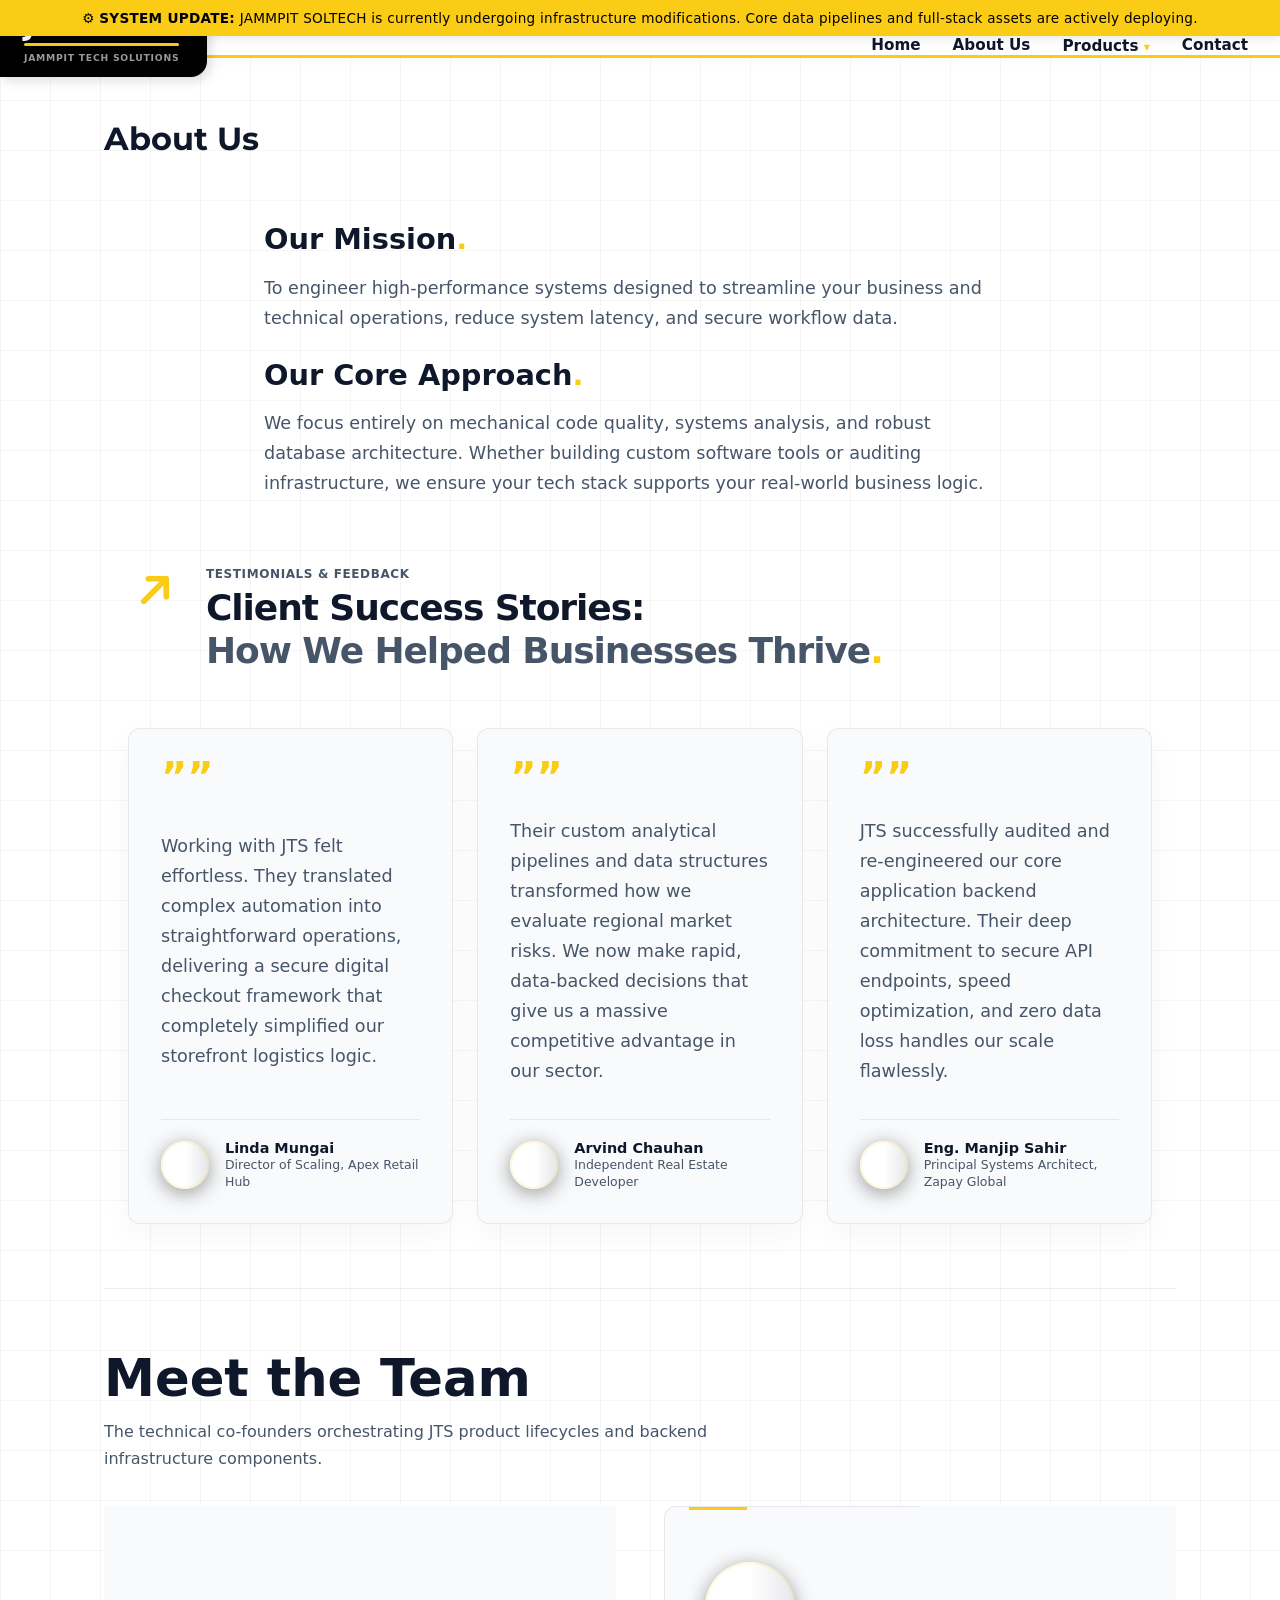
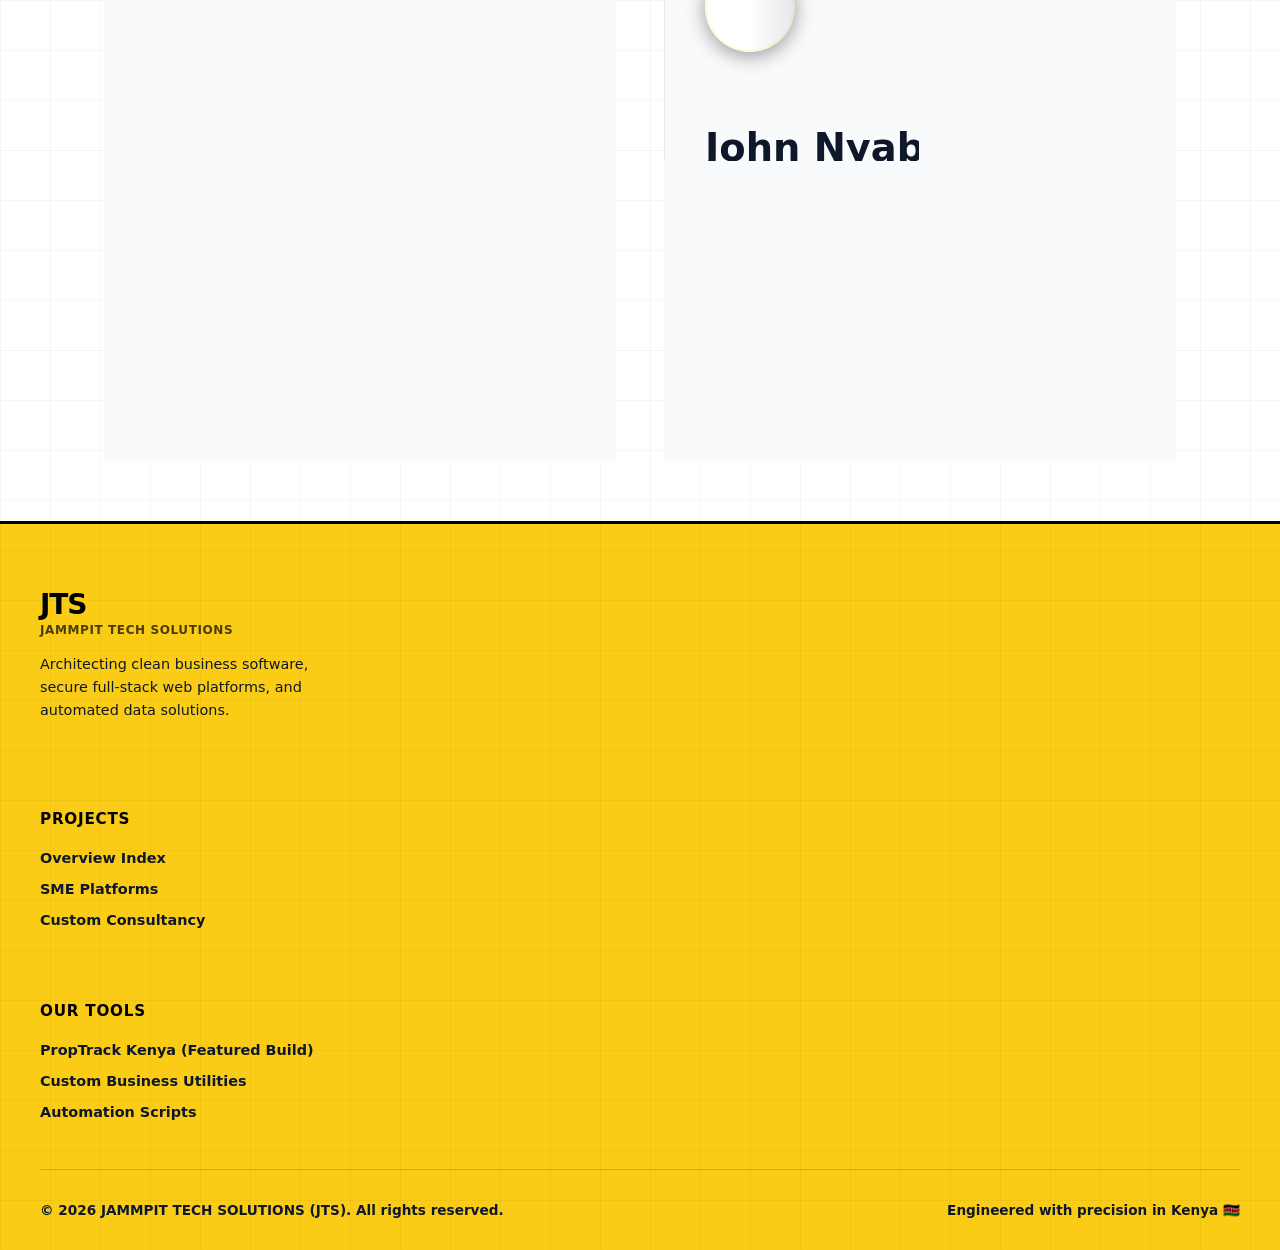
==== commit 1cc0ca54: "style: enhance navigation with mega-panel for products and tools; update layout for improved accessi" ====
--- a/about.html
+++ b/about.html
@@ -24,11 +24,42 @@
             </a>
         </div>
         <nav class="jts-main-navbar">
-            <a href="index.html">Home</a>
-            <a href="about.html">About</a>
-            <a href="services.html">Services</a>
-            <a href="projects.html">Projects</a>
-            <a href="contact.html">Contact</a>
+            <a href="index.html" class="nav-item-link">Home</a>
+            <a href="about.html" class="nav-item-link">About Us</a>
+            <div class="jts-dropdown-trigger">
+                <button class="dropdown-nav-btn" type="button">Products <span class="arrow-indicator">▾</span></button>
+                <div class="jts-mega-panel">
+                    <div class="mega-panel-grid">
+                        <div class="mega-column">
+                            <h6>Projects Done</h6>
+                            <ul>
+                                <li><a href="projects.html">📊 Portfolio Case Studies</a></li>
+                                <li><a href="services.html">🏭 SME Systems Implementations</a></li>
+                                <li><a href="services.html">💼 Custom System Architecture</a></li>
+                            </ul>
+                        </div>
+                        <div class="mega-column">
+                            <h6>Our Tools</h6>
+                            <ul>
+                                <li><a href="#">🏠 PropTrack Kenya (Featured Build)</a></li>
+                                <li><a href="#">🛠️ Custom Business Utilities</a></li>
+                                <li><a href="#">⚙️ Automation Scripts</a></li>
+                            </ul>
+                        </div>
+                        <div class="mega-column help-action-column">
+                            <h6>Help &amp; Verification</h6>
+                            <ul>
+                                <li><a href="index.html#faq">❓ Frequently Asked Questions</a></li>
+                                <li><a href="#">📋 Business Standards Reports</a></li>
+                            </ul>
+                            <div class="demo-cta-box">
+                                <a href="contact.html?intent=demo" class="mega-demo-btn">Book System Demo &rarr;</a>
+                            </div>
+                        </div>
+                    </div>
+                </div>
+            </div>
+            <a href="contact.html" class="nav-item-link">Contact</a>
         </nav>
     </header>
 
--- a/style.css
+++ b/style.css
@@ -152,6 +152,135 @@
     color: var(--accent-yellow) !important;
 }
 
+/* --- JTS PRODUCTS MEGA-PANEL NAVIGATION --- */
+.jts-dropdown-trigger {
+    position: relative;
+}
+
+.dropdown-nav-btn {
+    border: 0;
+    padding: 0;
+    color: #0f172a;
+    background: transparent;
+    cursor: pointer;
+    font: inherit;
+    font-size: 0.95rem;
+    font-weight: 600;
+}
+
+.arrow-indicator {
+    color: var(--accent-yellow);
+    font-size: 0.8em;
+}
+
+.jts-mega-panel {
+    position: absolute;
+    top: calc(100% + 1.25rem);
+    right: -1rem;
+    z-index: 10001;
+    display: none;
+    width: min(760px, calc(100vw - 2rem));
+    padding: 1.5rem;
+    border: 1px solid var(--card-border);
+    border-radius: 12px;
+    background: var(--card-bg);
+    box-shadow: 0 20px 45px rgba(15, 23, 42, 0.14);
+}
+
+.jts-dropdown-trigger:hover .jts-mega-panel,
+.jts-dropdown-trigger:focus-within .jts-mega-panel {
+    display: block;
+}
+
+.mega-panel-grid {
+    display: grid;
+    grid-template-columns: repeat(3, minmax(0, 1fr));
+    gap: 1.5rem;
+}
+
+.mega-column h6 {
+    margin: 0 0 0.9rem;
+    color: var(--text-primary);
+    font-size: 0.75rem;
+    letter-spacing: 0.08em;
+    text-transform: uppercase;
+}
+
+.mega-column ul {
+    display: flex;
+    flex-direction: column;
+    gap: 0.65rem;
+    margin: 0;
+    padding: 0;
+    list-style: none;
+}
+
+.mega-column li a {
+    display: block;
+    color: var(--text-secondary) !important;
+    font-size: 0.82rem;
+    font-weight: 600;
+    line-height: 1.4;
+    white-space: normal;
+}
+
+.mega-column li a:hover {
+    color: var(--accent-yellow) !important;
+}
+
+.help-action-column {
+    display: flex;
+    flex-direction: column;
+    justify-content: space-between;
+}
+
+.demo-cta-box {
+    margin-top: 1.25rem;
+    border-top: 1px dashed var(--card-border);
+    padding-top: 1rem;
+}
+
+.mega-demo-btn {
+    display: block;
+    padding: 10px;
+    border-radius: 6px;
+    color: #ffffff !important;
+    background: #000000;
+    font-size: 0.8rem;
+    font-weight: 800;
+    letter-spacing: 0.05em;
+    text-align: center;
+    text-decoration: none !important;
+    text-transform: uppercase;
+    transition: background 0.2s, transform 0.2s, box-shadow 0.2s;
+}
+
+.mega-demo-btn:hover {
+    background: var(--accent-yellow) !important;
+    color: #000000 !important;
+    transform: translateY(-1px);
+    box-shadow: 0 4px 12px rgba(0, 0, 0, 0.1);
+}
+
+@media (max-width: 760px) {
+    .jts-main-navbar {
+        gap: 1rem;
+        padding-right: 1rem;
+    }
+
+    .jts-mega-panel {
+        position: fixed;
+        top: 76px;
+        right: 1rem;
+        left: 1rem;
+        width: auto;
+    }
+
+    .mega-panel-grid {
+        grid-template-columns: 1fr;
+    }
+}
+
 /* 4. MAIN CONTENT AREAS */
 .hero {
     text-align: center;
@@ -212,12 +341,34 @@
 }
 
 /* --- JTS TECH INTEGRATIONS MARQUEE SYSTEM --- */
-.jts-integrations-ticker-section {
+.jts-ecosystem-section {
     width: 100%;
-    padding: 3rem 0;
+    padding: 4rem 0 3rem;
     overflow: hidden;
     position: relative;
     background: transparent;
+}
+
+.ecosystem-header {
+    margin: 0 auto 2rem;
+    padding: 0 1.5rem;
+    text-align: center;
+}
+
+.ecosystem-kicker {
+    color: var(--accent-yellow) !important;
+    font-size: 0.75rem;
+    letter-spacing: 0.05em;
+    font-weight: 700;
+    text-transform: uppercase;
+}
+
+.ecosystem-header h2 {
+    margin: 0.25rem 0 0;
+    color: var(--text-primary);
+    font-size: 1.75rem;
+    font-weight: 900;
+    letter-spacing: -0.02em;
 }
 
 .jts-marquee-viewport {
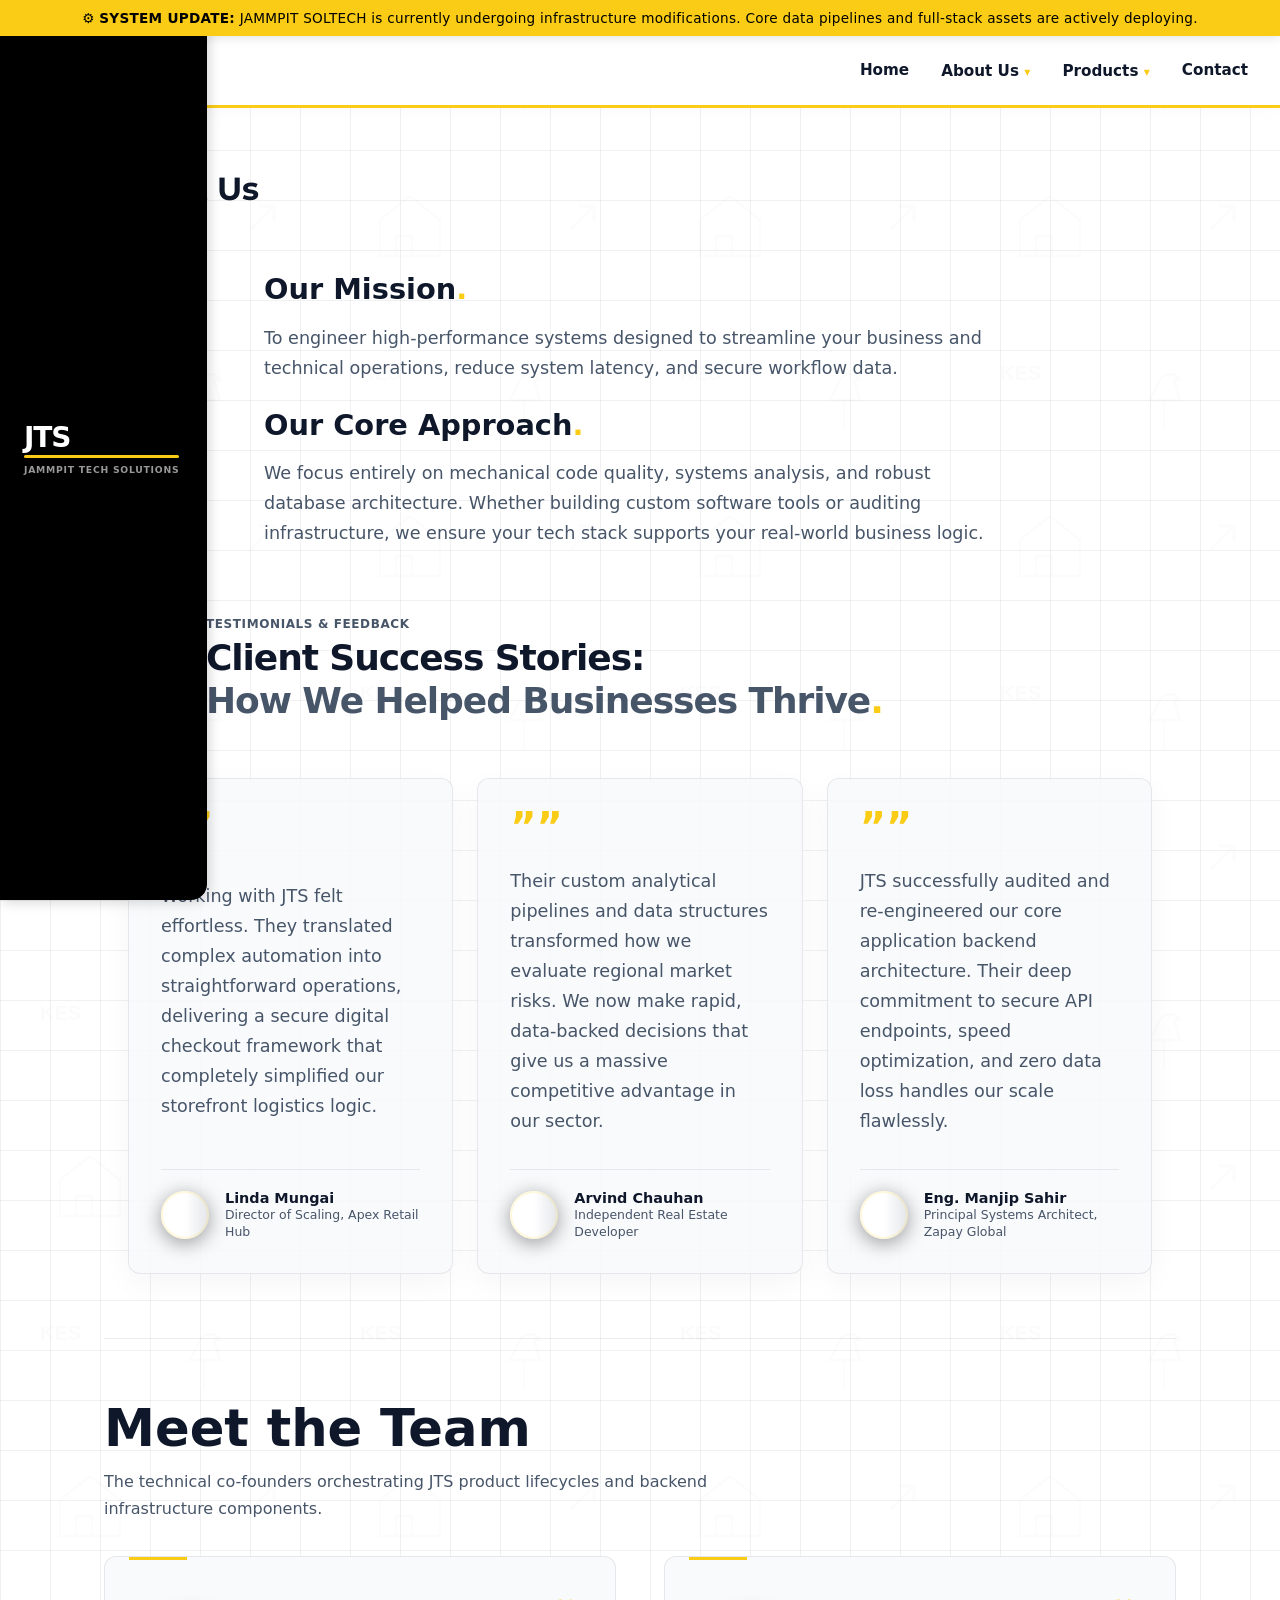
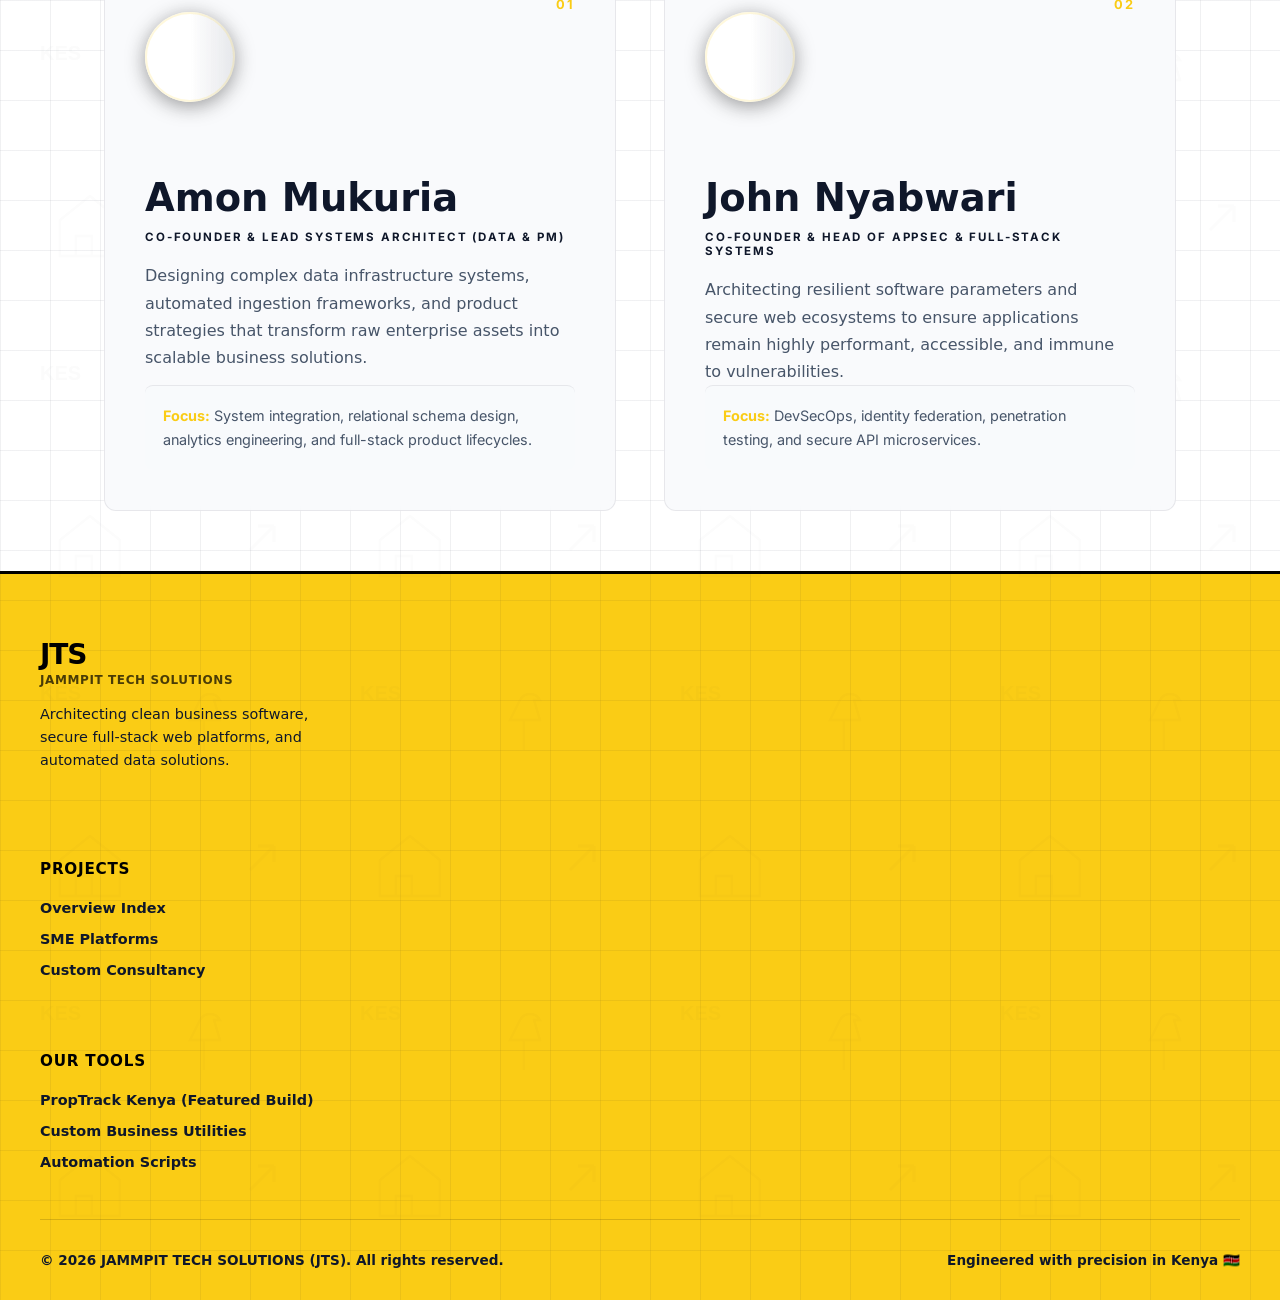
==== commit 023a6335: "resolve navbar alignment bounds, append contact custom textareas, and deploy about panels" ====
--- a/about.html
+++ b/about.html
@@ -25,39 +25,19 @@
         </div>
         <nav class="jts-main-navbar">
             <a href="index.html" class="nav-item-link">Home</a>
-            <a href="about.html" class="nav-item-link">About Us</a>
+            <div class="jts-dropdown-trigger">
+                <button class="dropdown-nav-btn" type="button">About Us <span class="arrow-indicator">▾</span></button>
+                <div class="jts-mega-panel about-panel-shift">
+                    <div class="mega-panel-grid">
+                        <div class="mega-column"><h6>Our Identity</h6><ul><li><a href="about.html">🎯 Our Strategic Why</a></li><li><a href="about.html">📜 Company History</a></li></ul></div>
+                        <div class="mega-column"><h6>Our Direction</h6><ul><li><a href="about.html">👁️ Vision Framework</a></li><li><a href="about.html">📌 System Core Values</a></li></ul></div>
+                        <div class="mega-column"><h6>Our 5-Year Goal</h6><ul><li><a href="about.html" class="mega-static-link">🚀 500+ Businesses</a></li><li><p class="mega-note">Optimizing technical infrastructure and structural operations for 500+ regional firms.</p></li></ul></div>
+                    </div>
+                </div>
+            </div>
             <div class="jts-dropdown-trigger">
                 <button class="dropdown-nav-btn" type="button">Products <span class="arrow-indicator">▾</span></button>
-                <div class="jts-mega-panel">
-                    <div class="mega-panel-grid">
-                        <div class="mega-column">
-                            <h6>Projects Done</h6>
-                            <ul>
-                                <li><a href="projects.html">📊 Portfolio Case Studies</a></li>
-                                <li><a href="services.html">🏭 SME Systems Implementations</a></li>
-                                <li><a href="services.html">💼 Custom System Architecture</a></li>
-                            </ul>
-                        </div>
-                        <div class="mega-column">
-                            <h6>Our Tools</h6>
-                            <ul>
-                                <li><a href="#">🏠 PropTrack Kenya (Featured Build)</a></li>
-                                <li><a href="#">🛠️ Custom Business Utilities</a></li>
-                                <li><a href="#">⚙️ Automation Scripts</a></li>
-                            </ul>
-                        </div>
-                        <div class="mega-column help-action-column">
-                            <h6>Help &amp; Verification</h6>
-                            <ul>
-                                <li><a href="index.html#faq">❓ Frequently Asked Questions</a></li>
-                                <li><a href="#">📋 Business Standards Reports</a></li>
-                            </ul>
-                            <div class="demo-cta-box">
-                                <a href="contact.html?intent=demo" class="mega-demo-btn">Book System Demo &rarr;</a>
-                            </div>
-                        </div>
-                    </div>
-                </div>
+                <div class="jts-mega-panel"><div class="mega-panel-grid"><div class="mega-column"><h6>Projects Done</h6><ul><li><a href="projects.html">📊 Case Studies Index</a></li><li><a href="services.html">🏭 SME Implementations</a></li></ul></div><div class="mega-column"><h6>Our Tools &amp; Builds</h6><ul><li><a href="#">🏠 PropTrack Kenya</a></li><li><a href="#">🌿 Adopted Git Utilities</a></li><li><a href="#">⚙️ Custom Business Automation</a></li></ul></div><div class="mega-column help-action-column"><h6>Open Source Adoption</h6><ul><li><a href="#">🔄 GitHub Lifecycle Revivals</a></li><li><a href="index.html#faq">❓ System FAQs</a></li></ul><div class="demo-cta-box"><a href="contact.html?intent=demo" class="mega-demo-btn">Book Demo &rarr;</a></div></div></div></div>
             </div>
             <a href="contact.html" class="nav-item-link">Contact</a>
         </nav>
--- a/style.css
+++ b/style.css
@@ -39,9 +39,10 @@
     height: 100%;
     background-image:
         linear-gradient(var(--card-border) 1px, transparent 1px),
-        linear-gradient(90deg, var(--card-border) 1px, transparent 1px);
-    background-size: 50px 50px;
-    opacity: 0.5;
+        linear-gradient(90deg, var(--card-border) 1px, transparent 1px),
+        url("data:image/svg+xml,%3Csvg width='160' height='160' viewBox='0 0 160 160' xmlns='http://www.w3.org/2000/svg'%3E%3Ctext x='20' y='30' fill='rgba(15,23,42,0.025)' font-family='sans-serif' font-weight='800' font-size='10'%3EKES%3C/text%3E%3Cpath d='M110 30c-2-4-8-4-10 0l-5 10h15l-3-10zM102 40v15' stroke='rgba(15,23,42,0.02)' stroke-width='1.2' fill='none'/%3E%3Cpath d='M30 110l15-12 15 12v18H30v-18zM38 128h8v-10h-8v10z' stroke='rgba(15,23,42,0.02)' stroke-width='1.2' fill='none'/%3E%3Cpath d='M125 115l12-12m0 0h-8m8 0v8' stroke='rgba(15,23,42,0.02)' stroke-width='1.5' fill='none'/%3E%3C/svg%3E");
+    background-size: 50px 50px, 50px 50px, 320px 320px;
+    opacity: 0.75;
     pointer-events: none;
     z-index: 0;
 }
@@ -66,6 +67,7 @@
     border-bottom: 3px solid var(--accent-yellow);
     box-shadow: 0 4px 20px rgba(0, 0, 0, 0.02);
     transition: transform 0.3s cubic-bezier(0.16, 1, 0.3, 1) !important;
+    height: 72px !important;
 }
 
 .jts-branding-notch {
@@ -79,6 +81,7 @@
     align-items: center;
     border-radius: 0 0 16px 0;
     box-shadow: 3px 3px 12px rgba(0, 0, 0, 0.15);
+    height: 100% !important;
 }
 
 .logo-brand-block {
@@ -190,6 +193,11 @@
 .jts-dropdown-trigger:hover .jts-mega-panel,
 .jts-dropdown-trigger:focus-within .jts-mega-panel {
     display: block;
+}
+
+.about-panel-shift {
+    right: auto;
+    left: -1rem;
 }
 
 .mega-panel-grid {
